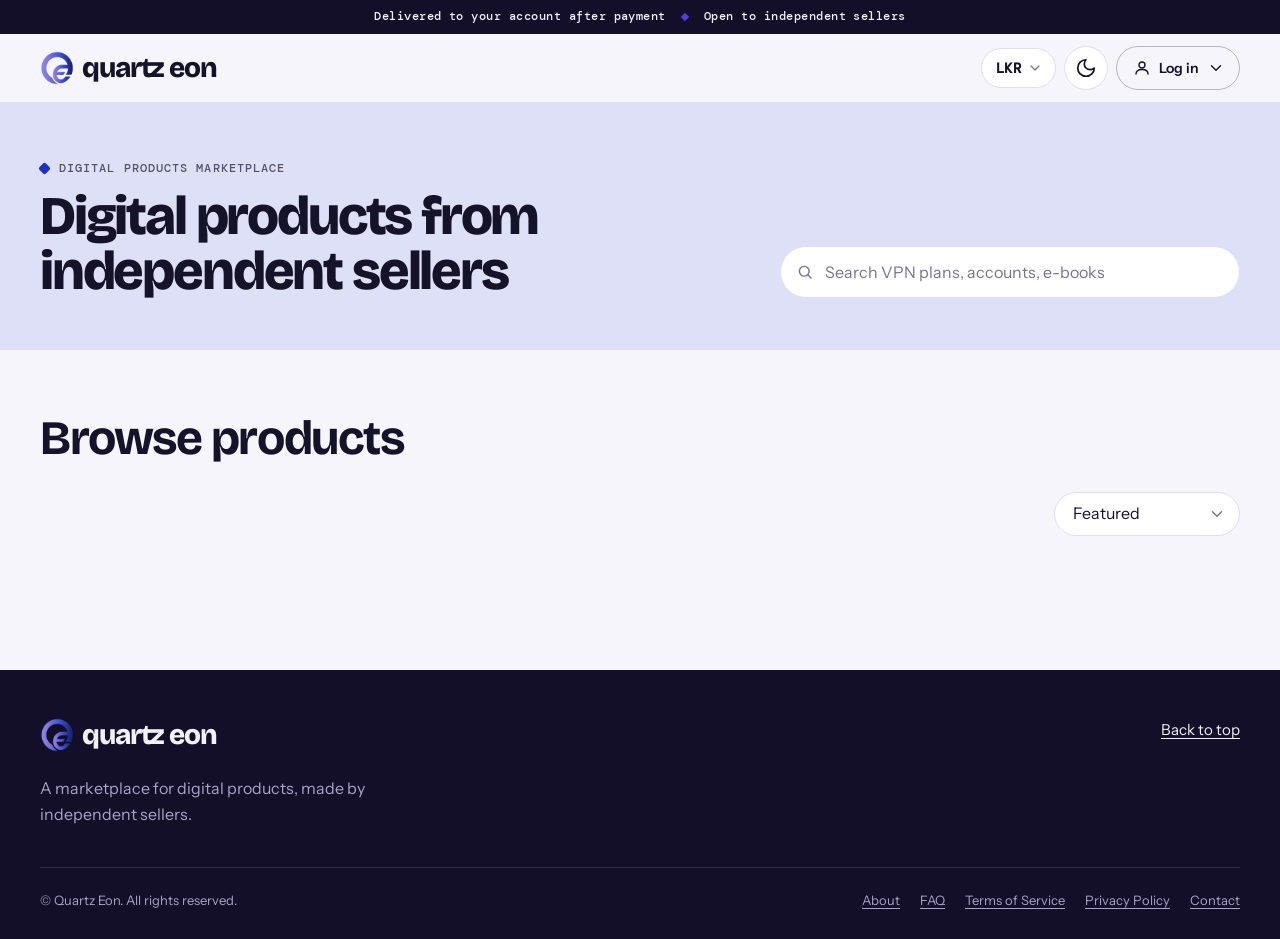
==== index.html @ 06e6ff76 "Add files via upload" ====
<!doctype html>
<html lang="en">
<head>
<meta charset="utf-8">
<meta name="viewport" content="width=device-width, initial-scale=1, viewport-fit=cover">
<meta name="color-scheme" content="light dark">
<meta name="theme-color" content="#F6F5FB">
<meta name="description" content="Buy VPN plans, premium accounts, e-books and other digital products from independent sellers in Sri Lanka. Pay the seller by bank transfer and get your product online.">
<link rel="canonical" href="https://quartzeon.github.io/quartz-eon/">
<meta property="og:type" content="website">
<meta property="og:site_name" content="Quartz Eon">
<meta property="og:locale" content="en_LK">
<meta property="og:url" content="https://quartzeon.github.io/quartz-eon/">
<meta property="og:title" content="Quartz Eon | Digital products from Sri Lankan sellers">
<meta property="og:description" content="VPN plans, premium accounts, e-books and more. Pay the seller by bank transfer and get your product online.">
<meta property="og:image" content="https://quartzeon.github.io/quartz-eon/assets/share.png">
<meta property="og:image:width" content="1200">
<meta property="og:image:height" content="630">
<meta property="og:image:alt" content="Quartz Eon logo">
<meta name="twitter:card" content="summary_large_image">
<title>Quartz Eon | VPN plans, premium accounts and digital products in Sri Lanka</title>
<script type="application/ld+json">
{
  "@context": "https://schema.org",
  "@type": "WebSite",
  "name": "Quartz Eon",
  "url": "https://quartzeon.github.io/quartz-eon/",
  "description": "A marketplace in Sri Lanka for VPN plans, premium accounts, e-books and other digital products from independent sellers.",
  "publisher": {
    "@type": "Organization",
    "name": "Quartz Eon",
    "url": "https://quartzeon.github.io/quartz-eon/",
    "logo": "https://quartzeon.github.io/quartz-eon/assets/logo.png",
    "email": "quartzeon@gmail.com"
  }
}
</script>
<link rel="icon" type="image/png" href="assets/logo.png">
<link rel="preconnect" href="https://fonts.googleapis.com">
<link rel="preconnect" href="https://fonts.gstatic.com" crossorigin>
<link rel="stylesheet" href="https://fonts.googleapis.com/css2?family=Bricolage+Grotesque:opsz,wght@12..96,500..800&family=DM+Mono:wght@400;500&family=Instrument+Sans:wght@400..700&display=swap">
<link rel="stylesheet" href="css/style.css">
<script>
  /* Apply a saved theme choice before first paint so the page never flashes the wrong theme. */
  try {
    var savedTheme = localStorage.getItem('quartz-eon.theme');
    if (savedTheme === 'dark' || savedTheme === 'light') document.documentElement.setAttribute('data-theme', savedTheme);
  } catch (e) {}
  document.documentElement.lang = 'en';
</script>
</head>
<body>

<!-- Icon and product-art sprite. UI icons use a 24 grid, product art a 48 grid. -->
<svg class="sprite" width="0" height="0" aria-hidden="true" focusable="false">
  <defs>
    <symbol id="i-sun" viewBox="0 0 24 24"><circle cx="12" cy="12" r="4"/><path d="M12 2.5v2M12 19.5v2M2.5 12h2M19.5 12h2M5.3 5.3l1.4 1.4M17.3 17.3l1.4 1.4M5.3 18.7l1.4-1.4M17.3 6.7l1.4-1.4"/></symbol>
    <symbol id="i-moon" viewBox="0 0 24 24"><path d="M12 3a6 6 0 0 0 9 9 9 9 0 1 1-9-9z"/></symbol>
    <symbol id="i-plus" viewBox="0 0 24 24"><path d="M12 5v14M5 12h14"/></symbol>
    <symbol id="i-user" viewBox="0 0 24 24"><circle cx="12" cy="8" r="4"/><path d="M4 20c0-4 3.6-6 8-6s8 2 8 6"/></symbol>
    <symbol id="i-chev" viewBox="0 0 24 24"><path d="M6 9l6 6 6-6"/></symbol>
    <symbol id="i-bag" viewBox="0 0 24 24"><path d="M5.5 8h13l-1.1 12H6.6z"/><path d="M9 8V7a3 3 0 0 1 6 0v1"/></symbol>
    <symbol id="i-store" viewBox="0 0 24 24"><path d="M4 9l1.5-5h13L20 9"/><path d="M4 9a3 3 0 0 0 5.3 1.9 3 3 0 0 0 5.4 0A3 3 0 0 0 20 9"/><path d="M5.5 12.5V20h13v-7.5"/><path d="M10 20v-4.5h4V20"/></symbol>
    <symbol id="i-search" viewBox="0 0 24 24"><circle cx="11" cy="11" r="6.5"/><path d="M20 20l-4.2-4.2"/></symbol>
    <symbol id="i-close" viewBox="0 0 24 24"><path d="M6 6l12 12M18 6L6 18"/></symbol>
    <symbol id="i-check" viewBox="0 0 24 24"><path d="M5 12.5l4.5 4.5L19 7.5"/></symbol>
    <symbol id="i-back" viewBox="0 0 24 24"><path d="M19 12H5M11 6l-6 6 6 6"/></symbol>
    <symbol id="i-bolt" viewBox="0 0 24 24"><path d="M13 3L5 13.5h6L10 21l8-10.5h-6z"/></symbol>
    <symbol id="i-server" viewBox="0 0 24 24"><rect x="4" y="4" width="16" height="6.5" rx="2"/><rect x="4" y="13.5" width="16" height="6.5" rx="2"/><path d="M8 7.2h.01M8 16.7h.01"/></symbol>
    <symbol id="i-info" viewBox="0 0 24 24"><circle cx="12" cy="12" r="8.5"/><path d="M12 11v5M12 8h.01"/></symbol>
    <symbol id="i-shield" viewBox="0 0 24 24"><path d="M12 3l7 3v6c0 5-3.5 7.5-7 9-3.5-1.5-7-4-7-9V6z"/></symbol>
    <symbol id="i-clock" viewBox="0 0 24 24"><circle cx="12" cy="12" r="8.5"/><path d="M12 7.5V12l3 2"/></symbol>
    <symbol id="i-globe" viewBox="0 0 24 24"><circle cx="12" cy="12" r="8.5"/><path d="M3.5 12h17M12 3.5c2.5 2.6 3.7 5.4 3.7 8.5s-1.2 5.9-3.7 8.5c-2.5-2.6-3.7-5.4-3.7-8.5s1.2-5.9 3.7-8.5z"/></symbol>
    <symbol id="i-gift" viewBox="0 0 24 24"><rect x="4" y="9" width="16" height="11" rx="2"/><path d="M4 12.5h16M12 9v11M12 9c-2.5 0-4-1-4-2.4S9.2 4.5 10.6 5C11.8 5.4 12 9 12 9zM12 9c2.5 0 4-1 4-2.4s-1.2-2.1-2.6-1.6C12.2 5.4 12 9 12 9z"/></symbol>
    <symbol id="i-star" viewBox="0 0 24 24"><path d="M12 3.5l2.6 5.4 5.9.8-4.3 4.1 1 5.9L12 16.9l-5.2 2.8 1-5.9L3.5 9.7l5.9-.8z"/></symbol>
    <symbol id="i-logout" viewBox="0 0 24 24"><path d="M15 4h-3a3 3 0 0 0-3 3v10a3 3 0 0 0 3 3h3M10 12h11M17 8l4 4-4 4"/></symbol>

    <symbol id="a-layout" viewBox="0 0 48 48"><rect x="6" y="8" width="36" height="32" rx="4"/><path d="M6 18h36M20 18v22"/></symbol>
    <symbol id="a-book" viewBox="0 0 48 48"><path d="M10 6h24a4 4 0 0 1 4 4v28H14a4 4 0 0 1-4-4z"/><path d="M10 34a4 4 0 0 1 4-4h24"/><path d="M18 14h14M18 20h10"/></symbol>
    <symbol id="a-course" viewBox="0 0 48 48"><rect x="6" y="9" width="36" height="24" rx="4"/><path d="M20 16.5v9l8-4.5z"/><path d="M24 33v7M16 40h16"/></symbol>
    <symbol id="a-code" viewBox="0 0 48 48"><rect x="5" y="8" width="38" height="32" rx="5"/><path d="M5 16h38"/><path d="M19 23l-5 5 5 5M29 23l5 5-5 5"/><circle cx="10" cy="12" r="1" fill="currentColor"/><circle cx="14" cy="12" r="1" fill="currentColor"/></symbol>
    <symbol id="a-shapes" viewBox="0 0 48 48"><circle cx="16" cy="16" r="8"/><rect x="26" y="26" width="14" height="14" rx="2"/><path d="M8 40l6-11 6 11z"/></symbol>
    <symbol id="a-vpn" viewBox="0 0 48 48"><path d="M24 5l15 6v10c0 11-7 17-15 22-8-5-15-11-15-22V11z"/><circle cx="24" cy="21" r="4"/><path d="M24 25v6"/></symbol>
  </defs>
</svg>

<div class="promo">
  <div class="wrap promo__row">
    <span>Delivered to your account after payment</span>
    <span class="promo__sep" aria-hidden="true"></span>
    <span>Open to independent sellers</span>
  </div>
</div>

<header class="site-header" id="top">
  <div class="wrap site-header__row">
    <a class="brand" href="#/" aria-label="Quartz Eon, home">
      <img class="brand__mark" src="assets/logo.png" alt="" width="34" height="34">
      <span class="brand__word">Quartz Eon</span>
    </a>
    <div class="site-header__actions">
      <div class="cur" id="cur-widget">
        <button class="cur__btn" id="cur-toggle" type="button" aria-expanded="false" aria-controls="cur-menu" aria-label="Currency: LKR. Change your country">
          <span id="currency-face">LKR</span>
          <svg class="i cur__chev" aria-hidden="true" focusable="false"><use href="#i-chev"/></svg>
        </button>
        <div class="cur__menu" id="cur-menu" hidden>
          <label class="cur__search">
            <svg class="i" aria-hidden="true" focusable="false"><use href="#i-search"/></svg>
            <input id="cur-search" type="search" placeholder="Search a country or currency" autocomplete="off" aria-label="Search a country or currency">
          </label>
          <div class="cur__scroll">
            <div class="cur__group" id="cur-main">
              <span class="cur__title">Main currencies</span>
              <div class="cur__mains" id="cur-main-list"></div>
            </div>
            <div class="cur__group">
              <span class="cur__title" id="cur-all-title">All countries</span>
              <div id="cur-list"></div>
              <p class="cur__empty" id="cur-empty" hidden>No country found.</p>
            </div>
          </div>
          <p class="cur__note">Prices are shown in this currency. You pay in the store's own currency.</p>
        </div>
      </div>
      <button class="icon-btn" id="theme-toggle" type="button" aria-label="Switch to dark mode">
        <svg class="i" aria-hidden="true" focusable="false"><use href="#i-moon"/></svg>
      </button>
      <div class="login" id="login-widget">
        <button class="btn btn--ghost login__btn" id="login-toggle" type="button" aria-expanded="false" aria-controls="login-menu">
          <svg class="i" aria-hidden="true" focusable="false"><use href="#i-user"/></svg>
          <span>Log in</span>
          <svg class="i login__chev" aria-hidden="true" focusable="false"><use href="#i-chev"/></svg>
        </button>
        <div class="login__menu" id="login-menu" role="group" aria-label="Log in" hidden>
          <div class="login__panel" id="login-choose">
            <p class="login__title">Log in as</p>
            <button class="login__opt" type="button" data-role="customer" style="--h:226">
              <span class="login__icon"><svg class="i" aria-hidden="true" focusable="false"><use href="#i-bag"/></svg></span>
              <span class="login__text"><strong>Customer</strong><span>Buy and download digital products</span></span>
            </button>
            <button class="login__opt" type="button" data-role="seller" style="--h:160">
              <span class="login__icon"><svg class="i" aria-hidden="true" focusable="false"><use href="#i-store"/></svg></span>
              <span class="login__text"><strong>Seller</strong><span>Sell and manage your own products</span></span>
            </button>
          </div>
        </div>
      </div>

      <!-- Shown instead of the Log in button once a session is loaded -->
      <div class="login" id="account" hidden>
        <button class="btn btn--ghost login__btn" id="account-toggle" type="button" aria-expanded="false" aria-controls="account-menu">
          <span class="account__dot" id="account-dot" aria-hidden="true"></span>
          <span id="account-label">Account</span>
          <svg class="i login__chev" aria-hidden="true" focusable="false"><use href="#i-chev"/></svg>
        </button>
        <div class="login__menu" id="account-menu" role="group" aria-label="Your account" hidden>
          <div class="login__panel">
            <p class="login__title">Signed in as</p>
            <p class="account__email" id="account-email"></p>
            <p class="note" id="account-note" hidden></p>
            <a class="btn btn--ink btn--block" href="seller.html" id="account-dashboard" hidden>
              <svg class="i" aria-hidden="true" focusable="false"><use href="#i-store"/></svg>
              <span>My store dashboard</span>
            </a>
            <a class="btn btn--ink btn--block" href="admin.html" id="account-admin" hidden>
              <svg class="i" aria-hidden="true" focusable="false"><use href="#i-store"/></svg>
              <span>Admin page</span>
            </a>
            <a class="btn btn--ghost btn--block" href="#/orders" id="account-orders">
              <svg class="i" aria-hidden="true" focusable="false"><use href="#i-bag"/></svg>
              <span>My orders</span>
              <span class="count-badge" id="account-orders-count" hidden></span>
            </a>
            <button class="btn btn--ghost btn--block" type="button" id="account-logout">
              <svg class="i" aria-hidden="true" focusable="false"><use href="#i-logout"/></svg>
              <span>Log out</span>
            </button>
          </div>
        </div>
      </div>
    </div>
  </div>
</header>

<main id="main">
  <!-- Home page: search, categories and all products -->
  <div id="home-view">
  <section class="intro tone tone--sapphire" aria-labelledby="intro-title">
    <div class="wrap intro__row">
      <div>
        <p class="eyebrow">Digital products marketplace</p>
        <h1 class="intro__title" id="intro-title">Digital products from independent sellers</h1>
      </div>
      <div class="search">
        <label class="sr-only" for="q">Search products</label>
        <svg class="i" aria-hidden="true" focusable="false"><use href="#i-search"/></svg>
        <input id="q" type="search" placeholder="Search VPN plans, accounts, e-books" autocomplete="off">
      </div>
    </div>
  </section>

  <section id="shop" class="sec tone tone--paper" aria-labelledby="shop-title">
    <div class="wrap">
      <header class="sec__head">
        <h2 class="h2" id="shop-title">Browse products</h2>
        <p class="sec__count" id="result-count" aria-live="polite"></p>
      </header>

      <div class="toolbar">
        <div class="chips" id="chips" role="group" aria-label="Filter by category"></div>
        <div class="select">
          <label class="sr-only" for="sort">Sort products</label>
          <select id="sort">
            <option value="featured">Featured</option>
            <option value="low">Price: low to high</option>
            <option value="high">Price: high to low</option>
            <option value="name">Name: A to Z</option>
          </select>
          <svg class="i select__chev" aria-hidden="true" focusable="false"><use href="#i-chev"/></svg>
        </div>
      </div>

      <div class="sellers-strip" id="sellers-strip" hidden></div>
      <div class="grid" id="grid"></div>
      <div class="empty" id="empty" hidden>
        <p class="empty__title" id="empty-title">Loading products</p>
        <p id="empty-text">One moment.</p>
        <button class="btn btn--ink" type="button" id="clear-filters" hidden>Clear filters</button>
        <button class="btn btn--ink" type="button" id="retry-load" hidden>Try again</button>
      </div>
      <noscript><p class="note">The shop needs JavaScript to show products. Please turn it on and reload the page.</p></noscript>
    </div>
  </section>
  </div>

  <!-- Seller store page, filled in by app.js when the address is #/store/<seller id> -->
  <div id="store-view" hidden></div>

  <!-- One product with its photos, options and price, filled in by app.js when the address is #/product/<id> -->
  <div id="product-view" hidden></div>

  <!-- The logged-in customer's orders, filled in by app.js when the address is #/orders -->
  <div id="orders-view" hidden></div>

  <div class="wrap">
    <p class="rate" id="rate-note"></p>
  </div>
</main>

<footer class="footer">
  <div class="wrap">
    <div class="footer__top">
      <div>
        <a class="brand" href="#/" aria-label="Quartz Eon, home">
          <img class="brand__mark" src="assets/logo.png" alt="" width="34" height="34">
          <span class="brand__word">Quartz Eon</span>
        </a>
        <p class="footer__blurb">A marketplace for digital products, made by independent sellers.</p>
      </div>
      <a class="footer__up" href="#top">Back to top</a>
    </div>
    <div class="footer__base">
      <p>&copy; <span id="year"></span> Quartz Eon. All rights reserved.</p>
      <nav class="footer__links" aria-label="Legal">
        <a href="about.html">About</a>
        <a href="faq.html">FAQ</a>
        <a href="terms.html">Terms of Service</a>
        <a href="privacy.html">Privacy Policy</a>
        <a href="mailto:quartzeon@gmail.com">Contact</a>
      </nav>
    </div>
  </div>
</footer>

<dialog id="buy" class="modal" aria-labelledby="buy-title">
  <div class="dlg" id="buy-body"></div>
</dialog>

<dialog id="lightbox" class="lightbox" aria-label="Photo">
  <div class="lightbox__stage" id="lb-stage">
    <img id="lb-img" src="" alt="">
  </div>
  <button class="icon-btn lightbox__btn lightbox__x" id="lb-close" type="button" aria-label="Close">
    <svg class="i" aria-hidden="true" focusable="false"><use href="#i-close"/></svg>
  </button>
  <button class="icon-btn lightbox__btn lightbox__prev" id="lb-prev" type="button" aria-label="Previous photo">
    <svg class="i" aria-hidden="true" focusable="false"><use href="#i-back"/></svg>
  </button>
  <button class="icon-btn lightbox__btn lightbox__next" id="lb-next" type="button" aria-label="Next photo">
    <svg class="i" aria-hidden="true" focusable="false"><use href="#i-back"/></svg>
  </button>
  <p class="lightbox__bar"><span id="lb-count"></span><span id="lb-hint">Tap the photo to zoom</span></p>
</dialog>

<dialog id="auth" class="modal modal--auth" aria-labelledby="auth-title">
  <div class="dlg" id="auth-body"></div>
</dialog>

<script src="https://cdn.jsdelivr.net/npm/@supabase/supabase-js@2/dist/umd/supabase.js"></script>
<script src="js/supabase-client.js"></script>
<script src="js/config.js"></script>
<script src="js/app.js"></script>
  <!-- Cloudflare Web Analytics --><script type='module' src='https://static.cloudflareinsights.com/beacon.min.js' data-cf-beacon='{"token": "404ff71ccce14b5d8955fb5785a01c32"}'></script><!-- End Cloudflare Web Analytics -->
</body>
</html>
---- css/style.css ----
﻿/* Quartz Eon storefront styles.
   Piece 2: theme tokens, page shell (promo bar, header with log in menu, footer) and the products page. */

/* ---------- Tokens ----------
   Midnight indigo: a premium palette built from the logo's own blue-violet gradient.
   Dark mode is a true near-black indigo (not grey); light mode is crisp white on a soft
   violet-tinted paper. The same tokens are shared by admin.html and seller.html. */
:root {
  color-scheme: light;

  --font-display: "Bricolage Grotesque", "Segoe UI Variable Display", "Segoe UI", system-ui, sans-serif;
  --font-body: "Instrument Sans", "Segoe UI Variable Text", "Segoe UI", system-ui, -apple-system, Roboto, sans-serif;
  --font-mono: "DM Mono", ui-monospace, "Cascadia Mono", "SF Mono", Consolas, monospace;

  /* Neutrals carry a whisper of violet so they sit with the indigo accent */
  --paper: #F6F5FB;
  --card: #FFFFFF;
  --ink: #15132A;
  --ink-2: #55506E;
  --ink-3: #78738F;
  --line: #E1DEEF;
  --ink-line: rgb(21 19 42 / .28);
  --focus: #4C3FE0;

  /* Indigo-violet, sampled from the logo. The one accent colour. */
  --brand: #4C3FE0;
  --brand-ink: #FFFFFF;

  /* A separate red for form errors, kept apart from the indigo accent on purpose */
  --danger: #D23B3B;

  /* Section washes: each section sets --h (its hue), these set how light it is */
  --tone-s: 62%;
  --tone-l: 92%;
  --dot-s: 72%;
  --dot-l: 44%;

  /* Product tiles: the tint comes from each tile's own --h */
  --art-s: 62%;
  --art-l: 90%;
  --art-fg-s: 50%;
  --art-fg-l: 27%;

  /* The promo bar and footer are always a dark indigo band, in both themes */
  --footer-bg: #140F28;
  --footer-ink: #F2F0FB;
  --footer-ink-2: #A9A3C4;
  --footer-line: rgb(255 255 255 / .12);

  --shadow-2: 0 24px 60px -20px rgb(15 12 30 / .35);

  --gutter: clamp(16px, 4vw, 32px);
  --radius: 14px;
  --radius-l: 22px;
  --h: 248;
}

@media (prefers-color-scheme: dark) {
  :root:not([data-theme="light"]) {
    color-scheme: dark;
    --paper: #0A0912;
    --card: #14121F;
    --ink: #F1EEFC;
    --ink-2: #B6AFCB;
    --ink-3: #948DA8;
    --line: #29253C;
    --ink-line: rgb(241 238 252 / .3);
    --focus: #9C8FFF;
    --brand: #8B7CFF;
    --brand-ink: #14101F;
    --danger: #FF6B6B;
    --tone-s: 34%;
    --tone-l: 13%;
    --dot-s: 78%;
    --dot-l: 64%;
    --art-s: 34%;
    --art-l: 21%;
    --art-fg-s: 78%;
    --art-fg-l: 78%;
    --footer-bg: #06050C;
    --footer-ink: #F1EEFC;
    --footer-ink-2: #988FAE;
    --footer-line: rgb(255 255 255 / .1);
    --shadow-2: 0 24px 60px -20px rgb(0 0 0 / .8);
  }
}

:root[data-theme="dark"] {
  color-scheme: dark;
  --paper: #0A0912;
  --card: #14121F;
  --ink: #F1EEFC;
  --ink-2: #B6AFCB;
  --ink-3: #948DA8;
  --line: #29253C;
  --ink-line: rgb(241 238 252 / .3);
  --focus: #9C8FFF;
  --brand: #8B7CFF;
  --brand-ink: #14101F;
  --danger: #FF6B6B;
  --tone-s: 34%;
  --tone-l: 13%;
  --dot-s: 78%;
  --dot-l: 64%;
  --art-s: 34%;
  --art-l: 21%;
  --art-fg-s: 78%;
  --art-fg-l: 78%;
  --footer-bg: #06050C;
  --footer-ink: #F1EEFC;
  --footer-ink-2: #988FAE;
  --footer-line: rgb(255 255 255 / .1);
  --shadow-2: 0 24px 60px -20px rgb(0 0 0 / .8);
}

/* ---------- Base ---------- */
*, *::before, *::after { box-sizing: border-box; }
html { -webkit-text-size-adjust: 100%; text-size-adjust: 100%; }
/* A column that is at least as tall as the screen, so the footer sits at the bottom on short pages */
body {
  display: flex; flex-direction: column; min-height: 100vh; min-height: 100dvh;
  margin: 0;
  background: var(--paper);
  color: var(--ink);
  font: 400 16px/1.6 var(--font-body);
  -webkit-font-smoothing: antialiased;
}
h1, h2, h3, p, ul { margin: 0; }
ul { padding: 0; list-style: none; }
a { color: inherit; }
button, input, select { font: inherit; color: inherit; }
button { cursor: pointer; }
svg { display: block; }
[hidden] { display: none !important; }
:focus-visible { outline: 3px solid var(--focus); outline-offset: 2px; }

.sr-only {
  position: absolute; width: 1px; height: 1px; margin: -1px; padding: 0;
  overflow: hidden; clip: rect(0 0 0 0); white-space: nowrap; border: 0;
}
.sprite { position: absolute; width: 0; height: 0; overflow: hidden; }
.i {
  width: 22px; height: 22px; flex: none;
  fill: none; stroke: currentColor; stroke-width: 1.9; stroke-linecap: round; stroke-linejoin: round;
}
.art {
  flex: none;
  fill: none; stroke: currentColor; stroke-width: 2.2; stroke-linecap: round; stroke-linejoin: round;
}

@media (prefers-reduced-motion: no-preference) {
  html { scroll-behavior: smooth; }
  html.theme-switching, html.theme-switching *, html.theme-switching *::before, html.theme-switching *::after {
    transition: background-color .3s ease, color .3s ease, border-color .3s ease, fill .3s ease, stroke .3s ease !important;
  }
}

/* ---------- Layout ---------- */
.wrap { width: min(1200px, calc(100% - 2 * var(--gutter))); margin-inline: auto; }
.sec { padding-block: clamp(36px, 5vw, 64px) clamp(24px, 3vw, 40px); }
section[id] { scroll-margin-top: 76px; }

/* Each section is its own colour wash; --h is the hue */
.tone { background: hsl(var(--h) var(--tone-s) var(--tone-l)); }
.tone--sapphire { --h: 234; }
.tone--paper { --h: 248; background: var(--paper); }

.sec__head {
  display: flex; flex-wrap: wrap; align-items: flex-end; justify-content: space-between;
  gap: 12px 24px; margin-bottom: 28px;
}
.sec__count { font: 500 13px/1 var(--font-mono); letter-spacing: .04em; color: var(--ink-2); }
.eyebrow {
  display: inline-flex; align-items: center; gap: 10px; margin-bottom: 14px;
  font: 500 12px/1.2 var(--font-mono); letter-spacing: .09em; text-transform: uppercase; color: var(--ink-2);
}
.eyebrow::before {
  content: ""; width: 9px; height: 9px; flex: none; border-radius: 2px; transform: rotate(45deg);
  background: hsl(var(--h) var(--dot-s) var(--dot-l));
}
.h2 {
  font: 700 clamp(1.9rem, 1.2rem + 2.6vw, 3rem)/1.04 var(--font-display);
  letter-spacing: -.03em; text-wrap: balance;
}
.note { padding: 14px 16px; border: 1px dashed var(--ink-line); border-radius: var(--radius); color: var(--ink-2); font-size: 14px; }

/* ---------- Buttons ---------- */
.btn {
  display: inline-flex; align-items: center; justify-content: center; gap: 10px;
  min-height: 48px; padding: 0 22px; border: 1.5px solid transparent; border-radius: var(--radius);
  font: 600 15px/1 var(--font-body); text-decoration: none; white-space: nowrap; cursor: pointer;
  transition: transform .15s ease, background-color .15s ease, color .15s ease, border-color .15s ease;
}
.btn:hover { transform: translateY(-1px); }
.btn:active { transform: translateY(0); }
.btn--ink { background: var(--ink); color: var(--paper); }
.btn--ink:hover { background: var(--brand); color: var(--brand-ink); }
.btn--ghost { background: transparent; border-color: var(--ink-line); color: var(--ink); }
.btn--ghost:hover { border-color: var(--ink); }
.btn--sm { min-height: 40px; padding: 0 20px; border-radius: 12px; font-size: 14px; }
.btn--block { width: 100%; }

.icon-btn {
  position: relative; display: inline-grid; place-items: center; width: 44px; height: 44px; padding: 0;
  border: 1.5px solid var(--line); border-radius: 50%; background: var(--card); color: var(--ink);
  transition: border-color .15s ease, background-color .15s ease;
}
.icon-btn:hover { border-color: var(--ink); }

.link {
  justify-self: start; padding: 0; border: 0; background: none; color: var(--ink-2);
  font-size: 14px; text-decoration: underline; text-underline-offset: 3px;
}
.link:hover { color: var(--ink); }

/* ---------- Promo bar and header ---------- */
.promo { background: var(--footer-bg); color: var(--footer-ink); }
.promo__row {
  display: flex; flex-wrap: wrap; justify-content: center; align-items: center; gap: 4px 16px;
  padding-block: 9px; font: 500 12px/1.3 var(--font-mono); letter-spacing: .04em;
}
.promo__sep { width: 6px; height: 6px; background: var(--brand); transform: rotate(45deg); }

.site-header {
  position: sticky; top: env(safe-area-inset-top, 0px); z-index: 30;
  background: var(--paper); border-bottom: 1px solid var(--line);
}
.site-header__row { display: flex; align-items: center; gap: 16px; min-height: 68px; }
.brand { display: inline-flex; align-items: center; gap: 8px; color: var(--ink); text-decoration: none; }
.brand__mark { width: 34px; height: 34px; flex: none; }
.brand__word { font: 800 28px/1 var(--font-display); letter-spacing: -.04em; text-transform: lowercase; white-space: nowrap; }
.site-header__actions { display: flex; align-items: center; gap: 8px; margin-left: auto; }

/* Log in menu: a button at the top right that opens a Customer / Seller choice */
.login { position: relative; }
.login__btn { min-height: 44px; padding: 0 14px 0 16px; gap: 8px; border-radius: 999px; font-size: 14px; }
.login__btn .i { width: 18px; height: 18px; }
.login__chev { transition: transform .2s ease; }
.login__btn[aria-expanded="true"] { border-color: var(--ink); }
.login__btn[aria-expanded="true"] .login__chev { transform: rotate(180deg); }
.login__menu {
  position: absolute; top: calc(100% + 10px); right: 0; z-index: 40;
  width: min(340px, calc(100vw - 2 * var(--gutter))); padding: 8px;
  border: 1px solid var(--line); border-radius: var(--radius-l); background: var(--card); box-shadow: var(--shadow-2);
}
.login__panel { display: grid; gap: 8px; padding: 10px; }
.login__title {
  padding-bottom: 4px; font: 500 12px/1 var(--font-mono); letter-spacing: .09em; text-transform: uppercase; color: var(--ink-2);
}
.login__opt {
  display: flex; align-items: flex-start; gap: 14px; width: 100%; padding: 14px; text-align: left;
  border: 1.5px solid var(--line); border-radius: var(--radius); background: transparent;
  transition: border-color .15s ease, background-color .15s ease;
}
.login__opt:hover { border-color: var(--ink); background: var(--paper); }
.login__icon {
  display: grid; place-items: center; flex: none; width: 44px; height: 44px; border-radius: 12px;
  background: hsl(var(--h) var(--art-s) var(--art-l));
  color: hsl(var(--h) var(--art-fg-s) var(--art-fg-l));
}
.login__text { display: grid; gap: 2px; min-width: 0; }
.login__text strong { font: 700 17px/1.2 var(--font-display); letter-spacing: -.01em; }
.login__text span { font-size: 13px; line-height: 1.4; color: var(--ink-2); }
.login__note { font-size: 14px; color: var(--ink-2); }

/* Account menu: same shape as the log in menu, shown once a session is loaded */
.account__dot { width: 8px; height: 8px; flex: none; border-radius: 50%; background: #3FB27F; }
.account__dot.is-pending { background: #D9A32B; }
.account__dot.is-news { background: #5B7CFA; box-shadow: 0 0 0 3px rgba(91, 124, 250, .3); }
.count-badge { padding: 0 8px; border-radius: 999px; background: #5B7CFA; color: #fff; font-size: 12px; font-weight: 600; line-height: 20px; }
.count-badge[hidden] { display: none; }
.account__email { margin-bottom: 4px; font-size: 15px; font-weight: 600; overflow-wrap: anywhere; }
.login__panel .note { margin: 4px 0; }

/* ---------- Intro strip: one line of context and the search box ---------- */
.intro { padding-block: clamp(28px, 4.5vw, 52px); }
.intro__row { display: flex; flex-wrap: wrap; align-items: flex-end; justify-content: space-between; gap: 22px 40px; }
.intro__title {
  max-width: 16ch;
  font: 800 clamp(2rem, 1.2rem + 3.2vw, 3.4rem)/1 var(--font-display);
  letter-spacing: -.04em; text-wrap: balance;
}
.search { position: relative; display: flex; align-items: center; flex: 1 1 320px; max-width: 460px; }
.search .i {
  position: absolute; left: 16px; top: 50%; width: 18px; height: 18px; transform: translateY(-50%);
  color: var(--ink-3); pointer-events: none;
}
.search input {
  width: 100%; height: 52px; padding: 0 18px 0 44px;
  border: 1.5px solid var(--line); border-radius: 999px; background: var(--card);
}
.search input::placeholder { color: var(--ink-3); opacity: 1; }

/* ---------- Products ---------- */
.toolbar { display: flex; flex-wrap: wrap; align-items: center; justify-content: space-between; gap: 16px 24px; margin-bottom: 32px; }
.chips { display: flex; flex-wrap: wrap; gap: 8px; }
.chip {
  display: inline-flex; align-items: center; gap: 8px; min-height: 40px; padding: 0 16px;
  border: 1.5px solid var(--line); border-radius: 999px; background: transparent; color: var(--ink-2);
  font-size: 14px; font-weight: 600;
  transition: border-color .15s ease, background-color .15s ease, color .15s ease;
}
.chip small { font: 500 11px/1 var(--font-mono); opacity: .75; }
.chip:hover { border-color: var(--ink); color: var(--ink); }
.chip[aria-pressed="true"] { background: var(--ink); border-color: var(--ink); color: var(--paper); }

.select { position: relative; display: flex; align-items: center; }
.select select {
  height: 44px; padding: 0 40px 0 18px; border: 1.5px solid var(--line); border-radius: 999px; background: var(--card);
  appearance: none; -webkit-appearance: none; cursor: pointer;
}
.select__chev { position: absolute; right: 14px; width: 18px; height: 18px; color: var(--ink-3); pointer-events: none; }
/* Country picker in the shop header: a pill showing the currency code. It opens a panel with a search box,
   the two main currencies (LKR and USD) as big choices, then every country. */
.cur { position: relative; }
.cur__btn {
  display: inline-flex; align-items: center; gap: 6px; height: 40px; padding: 0 12px 0 14px;
  border: 1.5px solid var(--line); border-radius: 999px; background: var(--card); color: var(--ink);
  font: 600 14px/1 var(--font-mono); letter-spacing: .02em; white-space: nowrap; cursor: pointer;
  transition: border-color .15s ease;
}
.cur__btn:hover, .cur__btn[aria-expanded="true"] { border-color: var(--ink); }
.cur__chev { width: 16px; height: 16px; color: var(--ink-3); transition: transform .2s ease; }
.cur__btn[aria-expanded="true"] .cur__chev { transform: rotate(180deg); }
.cur__menu {
  position: absolute; top: calc(100% + 10px); right: 0; z-index: 40;
  display: flex; flex-direction: column; width: min(340px, calc(100vw - 2 * var(--gutter))); max-height: min(520px, calc(100vh - 100px));
  border: 1px solid var(--line); border-radius: var(--radius-l); background: var(--card); box-shadow: var(--shadow-2); overflow: hidden;
}
.cur__menu[hidden] { display: none; }
.cur__search {
  display: flex; align-items: center; gap: 8px; margin: 10px 10px 4px; padding: 0 14px; height: 44px;
  border: 1.5px solid var(--line); border-radius: 999px; background: var(--paper); color: var(--ink-3);
}
.cur__search:focus-within { border-color: var(--ink); }
.cur__search .i { width: 18px; height: 18px; flex: none; }
.cur__search input { flex: 1; min-width: 0; height: 100%; border: 0; background: transparent; color: var(--ink); font-size: 15px; outline: none; }
.cur__search input::-webkit-search-cancel-button { cursor: pointer; }
.cur__scroll { flex: 1; min-height: 0; overflow-y: auto; overscroll-behavior: contain; padding: 4px 6px 6px; }
.cur__group { display: grid; padding: 8px 4px 4px; }
.cur__group + .cur__group { margin-top: 4px; border-top: 1px solid var(--line); }
.cur__title { padding: 6px 8px 8px; font: 500 11px/1 var(--font-mono); letter-spacing: .09em; text-transform: uppercase; color: var(--ink-3); }
.cur__mains { display: grid; grid-template-columns: 1fr 1fr; gap: 8px; padding: 0 4px 6px; }
.cur__main {
  display: grid; gap: 4px; padding: 12px 14px; text-align: left; border: 1.5px solid var(--line); border-radius: var(--radius);
  background: transparent; color: var(--ink); cursor: pointer; transition: border-color .15s ease, background-color .15s ease;
}
.cur__main strong { font: 700 20px/1 var(--font-display); letter-spacing: -.01em; }
.cur__main span { font-size: 12px; color: var(--ink-2); }
.cur__main:hover { border-color: var(--ink); }
.cur__main[aria-current="true"] { border-color: var(--brand); background: color-mix(in srgb, var(--brand) 9%, transparent); }
.cur__opt {
  display: flex; align-items: center; gap: 10px; width: 100%; min-height: 42px; padding: 0 10px; text-align: left;
  border: 0; border-radius: 10px; background: transparent; color: var(--ink); font-size: 14px; cursor: pointer;
}
.cur__opt:hover, .cur__opt:focus-visible { background: var(--paper); outline: none; }
.cur__opt:focus-visible { box-shadow: inset 0 0 0 2px var(--focus); }
.cur__name { flex: 1; min-width: 0; overflow: hidden; text-overflow: ellipsis; white-space: nowrap; }
.cur__code { font: 500 12px/1 var(--font-mono); color: var(--ink-3); }
.cur__tick { width: 16px; height: 16px; flex: none; color: var(--brand); visibility: hidden; }
.cur__opt[aria-current="true"] { font-weight: 600; }
.cur__opt[aria-current="true"] .cur__tick { visibility: visible; }
.cur__empty { padding: 10px 10px 14px; font-size: 14px; color: var(--ink-2); }
.cur__note { padding: 10px 16px 12px; border-top: 1px solid var(--line); font-size: 12px; line-height: 1.4; color: var(--ink-3); }
/* Phones: the pill sits mid-header, so the panel is pinned to the screen edges instead of the pill */
@media (max-width: 640px) {
  .cur__menu { position: fixed; top: var(--cur-top, 76px); left: var(--gutter); right: var(--gutter); width: auto; max-height: calc(100dvh - var(--cur-top, 76px) - 16px); }
}

.grid { display: grid; grid-template-columns: repeat(auto-fill, minmax(min(100%, 250px), 1fr)); gap: 36px 24px; }
.product { display: flex; flex-direction: column; gap: 14px; min-width: 0; }
.product__art {
  position: relative; display: grid; place-items: center; aspect-ratio: 4 / 3; border-radius: var(--radius-l);
  background: hsl(var(--h) var(--art-s) var(--art-l));
  color: hsl(var(--h) var(--art-fg-s) var(--art-fg-l));
}
.product__art .art { width: 36%; height: 36%; }
.badge {
  position: absolute; top: 12px; left: 12px; padding: 5px 9px; border-radius: 6px;
  background: var(--ink); color: var(--paper);
  font: 500 11px/1 var(--font-mono); letter-spacing: .08em; text-transform: uppercase;
}
.product__info { display: flex; flex-direction: column; gap: 4px; }
.product__cat { font: 500 11px/1 var(--font-mono); letter-spacing: .09em; text-transform: uppercase; color: var(--ink-3); }
.product__name { margin-top: 4px; font: 600 18px/1.25 var(--font-display); letter-spacing: -.015em; text-wrap: balance; }
.product__seller { font-size: 14px; color: var(--ink-2); }
.product__seller a { text-decoration: underline; text-underline-offset: 3px; }
.product__seller a:hover { color: var(--ink); }
/* Bottom of a card: a hairline, then the price (rupees big, approximate dollars small) and the Buy button */
.product__buy {
  display: flex; flex-wrap: wrap; align-items: center; justify-content: space-between; gap: 10px 12px;
  margin-top: 12px; padding-top: 12px; border-top: 1px solid var(--line);
}
.product__price { display: flex; flex-direction: column; gap: 6px; }
.price { font: 700 22px/1 var(--font-display); letter-spacing: -.02em; font-variant-numeric: tabular-nums; }
.price__cur { margin-right: 5px; font: 500 13px/1 var(--font-mono); letter-spacing: 0; color: var(--ink-2); }
.usd { font: 400 13px/1 var(--font-mono); color: var(--ink-3); font-variant-numeric: tabular-nums; }

.product__art { overflow: hidden; }
.product__photo { position: absolute; inset: 0; width: 100%; height: 100%; object-fit: cover; }
.product__name a:hover { text-decoration: underline; text-underline-offset: 3px; }
.badge--soldout { left: auto; right: 12px; background: hsl(0 60% 42%); color: #fff; }
.product.is-soldout .product__photo, .product.is-soldout .art { opacity: .45; }
.price__from { margin-right: 4px; font: 500 12px/1 var(--font-mono); letter-spacing: .04em; text-transform: uppercase; color: var(--ink-3); }

/* ---------- Product page ---------- */
.pd { display: grid; grid-template-columns: minmax(0, 1.05fr) minmax(0, 1fr); gap: clamp(24px, 4vw, 56px); align-items: start; }
.pd__main {
  position: relative; display: grid; place-items: center; aspect-ratio: 4 / 3; overflow: hidden; border-radius: var(--radius-l);
  background: hsl(var(--h) var(--art-s) var(--art-l)); color: hsl(var(--h) var(--art-fg-s) var(--art-fg-l));
}
.pd__main img { width: 100%; height: 100%; object-fit: cover; display: block; }
.pd__art { display: grid; place-items: center; width: 100%; height: 100%; }
.pd__art .art { width: 34%; height: 34%; }
.pd__thumbs { display: flex; flex-wrap: wrap; gap: 10px; margin-top: 12px; }
.pd__thumb { width: 72px; height: 72px; padding: 0; overflow: hidden; border: 2px solid transparent; border-radius: 10px; background: var(--paper); cursor: pointer; }
.pd__thumb img { width: 100%; height: 100%; object-fit: cover; display: block; }
.pd__thumb[aria-pressed="true"] { border-color: var(--ink); }
.pd__info { display: flex; flex-direction: column; gap: 12px; min-width: 0; }
.pd__title { font: 800 clamp(1.7rem, 1.3rem + 1.6vw, 2.4rem)/1.08 var(--font-display); letter-spacing: -.03em; text-wrap: balance; overflow-wrap: anywhere; }
.pd__price { flex-direction: row; align-items: baseline; gap: 12px; margin-top: 4px; }
.pd__price .price { font-size: 32px; }
.pd__stock { font: 500 13px/1.3 var(--font-mono); color: hsl(30 70% 38%); }
.pd__buy { min-height: 52px; font-size: 16px; }
.pd__buy:disabled { opacity: .55; cursor: not-allowed; }
.pd__order { display: grid; grid-template-columns: repeat(auto-fit, minmax(190px, 1fr)); gap: 10px; }
.pd__order .btn { gap: 10px; }
.pd__order .social__icon { width: 22px; height: 22px; padding: 0; background: transparent; }
.pd__desc { display: grid; gap: 12px; color: var(--ink-2); line-height: 1.6; overflow-wrap: anywhere; }
.pd-options { display: grid; gap: 8px; margin: 4px 0; padding: 0; border: 0; min-width: 0; }
.pd-options legend { margin-bottom: 8px; padding: 0; font-size: 13px; font-weight: 600; }
.pd-option {
  display: grid; grid-template-columns: auto minmax(0, 1fr) auto; align-items: center; gap: 4px 12px;
  padding: 12px 14px; border: 1.5px solid var(--line); border-radius: 12px; background: var(--card); cursor: pointer;
}
.pd-option:has(input:checked) { border-color: var(--ink); }
.pd-option.is-disabled { opacity: .55; cursor: not-allowed; }
.pd-option input { accent-color: var(--ink); width: 17px; height: 17px; margin: 0; grid-row: 1 / span 2; }
.pd-option__name { font-weight: 600; overflow-wrap: anywhere; }
.pd-option__name small { display: block; margin-top: 2px; font-size: 12px; font-weight: 400; color: var(--ink-2); }
.pd-option__price { font: 700 15px/1 var(--font-display); font-variant-numeric: tabular-nums; white-space: nowrap; }
.pd-option__stock { grid-column: 2 / -1; font: 500 12px/1.2 var(--font-mono); color: var(--ink-3); }
.pd-option__stock:empty { display: none; }
@media (max-width: 760px) { .pd { grid-template-columns: minmax(0, 1fr); } }

/* ---------- Plan card (logo, badge, key figures, detail lines) ---------- */
.product__logo { position: absolute; inset: 0; width: 100%; height: 100%; object-fit: contain; padding: 18%; background: #fff; }
.pc {
  --pc-soft: color-mix(in srgb, var(--ink) 6%, var(--card));
  display: flex; flex-direction: column; gap: 14px; width: min(460px, 100%); margin-inline: auto; padding: 22px;
  border: 1px solid var(--line); border-radius: 22px; background: var(--card); box-shadow: var(--shadow-2);
}
.pc__head { display: flex; align-items: center; gap: 14px; min-width: 0; }
.pc__head > div { min-width: 0; }
.pc__logo { flex: none; width: 60px; height: 60px; padding: 6px; border-radius: 14px; background: #fff; object-fit: contain; }
.pc__logo--art { display: grid; place-items: center; padding: 0; background: hsl(var(--h) var(--art-s) var(--art-l)); color: hsl(var(--h) var(--art-fg-s) var(--art-fg-l)); }
.pc__logo--art .art { width: 56%; height: 56%; }
.pc__title { font: 700 1.1rem/1.25 var(--font-display); letter-spacing: -.01em; text-wrap: balance; overflow-wrap: anywhere; }
.pc__title a { text-decoration: none; color: inherit; }
.pc__title a:hover { text-decoration: underline; text-underline-offset: 3px; }
#pd-title.pc__title { font-size: clamp(1.15rem, 1.05rem + .5vw, 1.4rem); }
.pc__badge { display: inline-flex; align-items: center; gap: 6px; margin-top: 6px; padding: 4px 11px; border-radius: 999px; background: hsl(0 60% 94%); color: hsl(0 55% 38%); font-size: 12px; font-weight: 600; }
.pc__badge .i { width: 13px; height: 13px; }
.pc__stats { display: flex; flex-wrap: wrap; align-items: stretch; min-height: 84px; padding: 12px 4px; border-radius: 14px; background: var(--pc-soft); }
.pc__stat { display: flex; flex: 1 1 0; min-width: 78px; flex-direction: column; align-items: center; justify-content: center; gap: 5px; padding: 4px 10px; text-align: center; }
.pc__stat + .pc__stat { border-left: 1px solid var(--line); }
.pc__stat strong { font: 800 1.5rem/1.05 var(--font-display); letter-spacing: -.02em; color: var(--brand); overflow-wrap: anywhere; }
.pc__stat strong.is-long { font-size: 1.05rem; line-height: 1.15; }
.pc__stat span { font: 600 11px/1 var(--font-mono); letter-spacing: .08em; text-transform: uppercase; color: var(--ink-2); }
.pc__stat--price .product__price { align-items: center; text-align: center; }
.pc__stat--price .pd__price { flex-direction: column; align-items: center; gap: 5px; margin: 0; }
.pc__stat--price .price { font-size: 1.25rem; color: var(--brand); }
.pc__stat--price .price__from { color: var(--ink-3); }
.pc__stat--price .usd { font-size: 12px; }
.pc__info { display: grid; gap: 6px; margin: 0; padding: 0; list-style: none; }
.pc__info li { display: flex; align-items: flex-start; gap: 10px; padding: 10px 12px; border-radius: 11px; background: var(--pc-soft); color: var(--ink-2); font-size: 14px; line-height: 1.4; overflow-wrap: anywhere; }
.pc__info .i { flex: none; width: 18px; height: 18px; margin-top: 1px; }
.pc__buy { min-height: 52px; border-radius: 14px; }
.pc.is-soldout .pc__logo, .pc.is-soldout .pc__stats { opacity: .55; }
/* The same card inside the shop's product list. Lists with plan cards use wider columns so the cards read well. */
.grid:has(.pc--tile) { grid-template-columns: repeat(auto-fill, minmax(min(100%, 330px), 1fr)); }
.pc--tile { width: 100%; height: 100%; margin: 0; padding: 18px; box-shadow: none; }
.pc--tile .pc__title { font-size: 1.02rem; }
.pc__foot { display: flex; align-items: center; justify-content: space-between; gap: 12px; margin-top: auto; padding-top: 4px; }
.pc__foot .link { font-size: 14px; color: var(--ink-2); text-decoration: none; }
.pc__foot .link:hover { color: var(--ink); text-decoration: underline; text-underline-offset: 3px; }
.pc--tile .pc__buy { min-height: 44px; padding-inline: 20px; font-size: 15px; }
.pc--tile .product__seller { font-size: 13px; }

/* ---------- Social icons on a store page, contact buttons on a product page ---------- */
.social { display: flex; flex-wrap: wrap; gap: 8px; margin-top: 14px; }
.social__btn { display: grid; place-items: center; width: 40px; height: 40px; border: 1.5px solid var(--line); border-radius: 50%; background: #fff; color: #222; }
.social__btn:hover, .social__btn:focus-visible { border-color: var(--ink); transform: translateY(-1px); }
.social__btn .i { width: 20px; height: 20px; }
.social__icon { width: 22px; height: 22px; display: block; }
.contact { display: grid; gap: 10px; margin-top: 8px; padding-top: 16px; border-top: 1px solid var(--line); }
.contact__title { font-size: 14px; font-weight: 600; }
.contact__buttons { display: flex; flex-wrap: wrap; gap: 8px; }
.contact__buttons .btn { gap: 10px; }
.contact__buttons .social__icon { width: 20px; height: 20px; padding: 0; background: transparent; }

/* ---------- Verified badge ---------- */
.vbadge { display: inline-grid; place-items: center; width: 1.05em; height: 1.05em; margin-left: .3em; vertical-align: -.14em; color: hsl(207 85% 55%); }
.vbadge svg { width: 100%; height: 100%; }
.vbadge--lg { width: .62em; height: .62em; margin-left: .22em; vertical-align: .04em; }
.seller-chip__name .vbadge { width: 15px; height: 15px; margin-left: 5px; vertical-align: -3px; }

/* ---------- Online / Away ---------- */
.presence-wrap { display: grid; gap: 6px; justify-items: start; margin-top: 10px; }
.presence { display: inline-flex; align-items: center; gap: 8px; padding: 5px 12px; border-radius: 999px; font-size: 13px; font-weight: 600; }
.presence i, .presence-dot { display: inline-block; flex: none; width: 9px; height: 9px; border-radius: 50%; }
.presence--on { background: hsl(150 55% 90%); color: hsl(150 45% 24%); }
.presence--on i { background: hsl(150 65% 40%); box-shadow: 0 0 0 3px hsl(150 65% 40% / .25); }
.presence--off { background: hsl(40 12% 90%); color: hsl(40 8% 32%); }
.presence--off i { background: hsl(40 6% 55%); }
:root[data-theme="dark"] .presence--on { background: hsl(150 30% 18%); color: hsl(150 55% 74%); }
:root[data-theme="dark"] .presence--off { background: hsl(220 8% 20%); color: hsl(220 8% 74%); }
@media (prefers-color-scheme: dark) {
  :root:not([data-theme="light"]) .presence--on { background: hsl(150 30% 18%); color: hsl(150 55% 74%); }
  :root:not([data-theme="light"]) .presence--off { background: hsl(220 8% 20%); color: hsl(220 8% 74%); }
}
.presence-dot { width: 8px; height: 8px; margin-right: 6px; background: hsl(150 65% 45%); vertical-align: middle; }
.hours { font-size: 13px; color: var(--ink-2); }
.hours summary { cursor: pointer; text-decoration: underline; text-underline-offset: 3px; }
.hours ul { display: grid; gap: 4px; margin: 8px 0 4px; padding: 0; list-style: none; min-width: 230px; }
.hours li { display: flex; justify-content: space-between; gap: 18px; }
.hours p { margin: 0; font-size: 12px; color: var(--ink-3); }

/* ---------- Sellers of the chosen category ---------- */
.sellers-strip { margin-bottom: 28px; }
.sellers-strip__title { margin-bottom: 12px; font: 500 12px/1 var(--font-mono); letter-spacing: .09em; text-transform: uppercase; color: var(--ink-3); }
.sellers-strip__list { display: flex; flex-wrap: wrap; gap: 10px; }
.seller-chip {
  display: flex; align-items: center; gap: 12px; min-width: 0; padding: 8px 18px 8px 8px; border: 1.5px solid var(--line);
  border-radius: 999px; background: var(--card); color: var(--ink); text-decoration: none;
}
.seller-chip:hover, .seller-chip:focus-visible { border-color: var(--ink); }
.seller-chip__logo { display: grid; place-items: center; flex: none; width: 40px; height: 40px; overflow: hidden; border-radius: 50%; background: hsl(var(--h) var(--art-s) var(--art-l)); color: hsl(var(--h) var(--art-fg-s) var(--art-fg-l)); font: 700 14px/1 var(--font-display); }
.seller-chip__logo img { width: 100%; height: 100%; object-fit: cover; background: #fff; }
.seller-chip__text { display: grid; min-width: 0; }
.seller-chip__name { font-weight: 600; font-size: 15px; overflow-wrap: anywhere; }
.seller-chip__count { font-size: 12px; color: var(--ink-2); }
.empty { display: grid; justify-items: start; gap: 12px; padding: 48px 0; color: var(--ink-2); }
.empty__title { font: 700 24px/1.1 var(--font-display); letter-spacing: -.02em; color: var(--ink); }
.rate { max-width: 70ch; padding-bottom: 64px; font: 400 13px/1.6 var(--font-mono); color: var(--ink-3); }

/* ---------- Seller store page ---------- */
.store-head { padding-block: clamp(24px, 4vw, 44px); }
.back {
  display: inline-flex; align-items: center; gap: 8px; margin-bottom: 24px;
  font-size: 14px; font-weight: 600; color: var(--ink-2); text-decoration: none;
}
.back:hover { color: var(--ink); }
.back .i { width: 18px; height: 18px; }
.store-head__row { display: flex; flex-wrap: wrap; align-items: center; gap: 24px 28px; }
.store-avatar {
  display: grid; place-items: center; flex: none; width: 88px; height: 88px; border-radius: 26px;
  background: hsl(var(--h) var(--art-s) var(--art-l));
  color: hsl(var(--h) var(--art-fg-s) var(--art-fg-l));
  font: 800 32px/1 var(--font-display); letter-spacing: -.03em;
}
.store-avatar--img { overflow: hidden; background: #fff; }
.store-avatar--img img { width: 100%; height: 100%; object-fit: cover; display: block; }
.store-title { font: 800 clamp(2rem, 1.2rem + 3vw, 3.2rem)/1 var(--font-display); letter-spacing: -.04em; text-wrap: balance; }
.store-about { max-width: 52ch; margin-top: 12px; color: var(--ink-2); }
.store-meta { margin-top: 12px; font: 500 12px/1.4 var(--font-mono); letter-spacing: .06em; text-transform: uppercase; color: var(--ink-2); }
/* Only the store's own seller sees this bar */
.own-store { display: flex; flex-wrap: wrap; align-items: center; justify-content: space-between; gap: 12px 20px; margin-top: 24px; padding: 14px 16px; border: 1px solid var(--line); border-radius: var(--radius); background: var(--card); }
.own-store__fee { font-size: 14px; font-weight: 600; color: var(--ink-2); }
.own-store__fee--due { color: var(--danger); }
.own-store__actions { display: flex; flex-wrap: wrap; gap: 8px; }

/* ---------- Buy dialog ---------- */
html:has(dialog[open]) { overflow: hidden; }
dialog { padding: 0; border: 0; background: var(--card); color: var(--ink); }
dialog::backdrop { background: rgb(8 12 16 / .55); }
.modal {
  width: min(760px, calc(100% - 32px)); max-width: none; margin: auto; overflow: hidden;
  border-radius: 24px; box-shadow: var(--shadow-2);
}
.modal .dlg { position: relative; max-height: min(90vh, 800px); max-height: min(90dvh, 800px); overflow: auto; }
.dlg__x { position: absolute; top: 14px; right: 14px; z-index: 2; }

/* Photo viewer: a product photo opens full screen; a tap zooms in where it was tapped, moving the pointer pans */
.pd__main img { cursor: zoom-in; }
.lightbox {
  width: 100vw; height: 100vh; height: 100dvh; max-width: none; max-height: none; margin: 0;
  background: rgb(8 7 16 / .94); color: #fff; overflow: hidden;
}
.lightbox::backdrop { background: rgb(8 7 16 / .6); }
.lightbox__stage { position: absolute; inset: 0; display: grid; place-items: center; padding: 64px 16px 56px; overflow: hidden; }
.lightbox__stage img {
  max-width: 100%; max-height: 100%; object-fit: contain; border-radius: 10px; cursor: zoom-in; user-select: none;
  transition: transform .25s ease; -webkit-user-drag: none;
}
.lightbox.is-zoomed .lightbox__stage { touch-action: none; }
.lightbox.is-zoomed .lightbox__stage img { transform: scale(2.5); cursor: zoom-out; border-radius: 0; transition: transform .25s ease, transform-origin .05s linear; }
.lightbox__btn {
  position: absolute; z-index: 2; border-color: rgb(255 255 255 / .22); background: rgb(20 18 36 / .7); color: #fff;
}
.lightbox__btn:hover { border-color: #fff; }
.lightbox__x { top: 14px; right: 14px; }
.lightbox__prev, .lightbox__next { top: 50%; translate: 0 -50%; }
.lightbox__prev { left: 14px; }
.lightbox__next { right: 14px; }
.lightbox__next .i { transform: scaleX(-1); }
.lightbox__btn[hidden] { display: none; }
.lightbox__bar {
  position: absolute; left: 0; right: 0; bottom: 14px; display: flex; justify-content: center; gap: 14px;
  font: 500 12px/1 var(--font-mono); letter-spacing: .06em; color: rgb(255 255 255 / .7); pointer-events: none;
}
.lightbox.is-zoomed .lightbox__prev, .lightbox.is-zoomed .lightbox__next { display: none; }
.buy { display: grid; grid-template-columns: minmax(0, .9fr) minmax(0, 1.1fr); }
.buy__art {
  display: grid; place-items: center; min-height: 300px;
  background: hsl(var(--h) var(--art-s) var(--art-l));
  color: hsl(var(--h) var(--art-fg-s) var(--art-fg-l));
}
.buy__art .art { width: 46%; height: 46%; }
.buy__info { display: flex; flex-direction: column; gap: 12px; padding: 40px 32px 32px; }
.buy__desc { color: var(--ink-2); white-space: pre-line; overflow-wrap: anywhere; }
.buy__title {font: 800 clamp(1.5rem, 1.2rem + 1.2vw, 2rem)/1.08 var(--font-display); letter-spacing: -.03em; text-wrap: balance; }
.buy__price { flex-direction: row; align-items: baseline; gap: 12px; margin-top: 4px; }
.buy__price .price { font-size: 30px; }
.buy__list { display: grid; gap: 8px; margin: 6px 0 10px; }
.buy__list li { display: flex; align-items: flex-start; gap: 10px; font-size: 15px; }
.buy__list .i { width: 18px; height: 18px; margin-top: 3px; color: var(--brand); }

/* ---------- Checkout step inside the buy dialog ---------- */
.pay { display: flex; flex-direction: column; gap: 16px; padding: 40px clamp(24px, 5vw, 44px) 34px; }
.pay__paypal { min-height: 120px; }
.pay__bank { display: grid; gap: 10px; margin: 0; padding: 16px 18px; border: 1px solid var(--line); border-radius: var(--radius); background: var(--paper); }
.pay__bank div { display: flex; flex-wrap: wrap; justify-content: space-between; gap: 4px 16px; }
.pay__bank dt { font-size: 13px; color: var(--ink-2); }
.pay__bank dd { margin: 0; font: 500 14px/1.3 var(--font-mono); overflow-wrap: anywhere; user-select: all; }

/* ---------- My orders ---------- */
.orders { display: grid; gap: 14px; max-width: 760px; }
.order { display: grid; gap: 10px; padding: 20px; border: 1px solid var(--line); border-radius: var(--radius-l); background: var(--card); }
.order__head { display: flex; flex-wrap: wrap; align-items: center; justify-content: space-between; gap: 8px 16px; }
.order__name { font: 700 18px/1.25 var(--font-display); letter-spacing: -.01em; }
.order__meta { font-size: 14px; color: var(--ink-2); }
.order__label { margin-bottom: 6px; font: 500 12px/1 var(--font-mono); letter-spacing: .06em; text-transform: uppercase; color: var(--ink-2); }
.order__delivery pre { margin: 0; padding: 14px 16px; border-radius: var(--radius); background: var(--paper); font: 400 14px/1.5 var(--font-mono); white-space: pre-wrap; overflow-wrap: anywhere; user-select: all; }
.order__copy { margin-top: 10px; }
.order__download { display: flex; flex-wrap: wrap; align-items: center; gap: 10px; }
.order__delivery pre ~ .order__download { margin-top: 10px; }
.order__file { font-size: 14px; color: var(--ink-3); overflow-wrap: anywhere; }
.order__status {
  display: inline-flex; padding: 3px 10px; border-radius: 999px;
  font: 500 11px/1.4 var(--font-mono); letter-spacing: .06em; text-transform: uppercase;
}
.order__status--paid { background: hsl(150 55% 90%); color: hsl(150 45% 26%); }
.order__status--awaiting_review { background: hsl(38 90% 92%); color: hsl(30 70% 32%); }
.order__status--rejected { background: hsl(0 70% 93%); color: hsl(0 55% 38%); }
:root[data-theme="dark"] .order__status--paid { background: hsl(150 30% 18%); color: hsl(150 55% 72%); }
:root[data-theme="dark"] .order__status--awaiting_review { background: hsl(38 45% 20%); color: hsl(40 85% 76%); }
:root[data-theme="dark"] .order__status--rejected { background: hsl(0 35% 20%); color: hsl(0 75% 78%); }
@media (prefers-color-scheme: dark) {
  :root:not([data-theme="light"]) .order__status--paid { background: hsl(150 30% 18%); color: hsl(150 55% 72%); }
  :root:not([data-theme="light"]) .order__status--awaiting_review { background: hsl(38 45% 20%); color: hsl(40 85% 76%); }
  :root:not([data-theme="light"]) .order__status--rejected { background: hsl(0 35% 20%); color: hsl(0 75% 78%); }
}

/* ---------- Log in and sign up: roomy and welcoming, not a cramped little popup ---------- */
.modal--auth { width: min(560px, calc(100% - 32px)); }
.modal--auth .dlg { max-height: min(96vh, 1000px); max-height: min(96dvh, 1000px); }
.auth { position: relative; display: grid; gap: 22px; padding: 40px clamp(28px, 5vw, 48px) 34px; }
.auth__head { display: flex; align-items: flex-start; gap: 16px; padding-right: 44px; }
.auth__head .eyebrow { margin-bottom: 6px; }
.auth__icon {
  display: grid; place-items: center; flex: none; width: 48px; height: 48px; margin-top: 2px; border-radius: 13px;
  background: hsl(var(--h) var(--art-s) var(--art-l));
  color: hsl(var(--h) var(--art-fg-s) var(--art-fg-l));
}
.auth__title { font: 800 clamp(1.7rem, 1.4rem + 1vw, 2.1rem)/1.12 var(--font-display); letter-spacing: -.03em; text-wrap: balance; }
.auth__sub { margin-top: 8px; color: var(--ink-2); font-size: 15px; line-height: 1.5; text-wrap: pretty; }
.tabs { display: grid; grid-template-columns: 1fr 1fr; gap: 4px; padding: 4px; border: 1.5px solid var(--line); border-radius: 999px; background: var(--paper); }
.tab { min-height: 42px; border: 0; border-radius: 999px; background: transparent; color: var(--ink-2); font-size: 14px; font-weight: 600; }
.tab[aria-pressed="true"] { background: var(--ink); color: var(--paper); }
.auth__form { display: grid; gap: 18px; }
.auth__form .btn--block { min-height: 52px; font-size: 16px; }
.field { display: grid; gap: 6px; }
.field label { font-size: 13px; font-weight: 600; }
.field input, .field select, .field textarea {
  width: 100%; min-height: 48px; padding: 12px 14px; border: 1.5px solid var(--line); border-radius: 12px;
  background: var(--card); font-family: inherit; font-size: 15px;
}
.field select { cursor: pointer; }
.field textarea { min-height: 0; resize: vertical; line-height: 1.5; }
.field input[aria-invalid="true"] { border-color: var(--danger); }
.field__hint { font-size: 13px; color: var(--ink-2); }
.field__error { font-size: 13px; font-weight: 600; color: var(--danger); }
.field-row { display: grid; grid-template-columns: repeat(2, minmax(0, 1fr)); align-items: start; gap: 16px; }
@media (max-width: 640px) { .field-row { grid-template-columns: minmax(0, 1fr); } }
.addr { display: flex; align-items: stretch; }
.addr__prefix {
  display: flex; align-items: center; padding: 0 12px; border: 1.5px solid var(--line); border-right: 0;
  border-radius: 12px 0 0 12px; background: var(--paper); font: 400 14px/1 var(--font-mono); color: var(--ink-2);
}
.addr input { border-radius: 0 12px 12px 0; }
.pw { position: relative; }
.pw input { padding-right: 76px; }
.pw__toggle {
  position: absolute; top: 50%; right: 8px; transform: translateY(-50%); padding: 8px 10px;
  border: 0; border-radius: 8px; background: transparent; color: var(--ink-2); font-size: 13px; font-weight: 600;
}
.pw__toggle:hover { color: var(--ink); }
.auth__hint { font-size: 14px; color: var(--ink-2); }
.auth__or { display: flex; align-items: center; gap: 12px; margin: -4px 0; font-size: 13px; color: var(--ink-2); }
.auth__or::before, .auth__or::after { content: ''; flex: 1; height: 1px; background: var(--line); }
.auth__row { display: flex; justify-content: flex-end; margin-top: -6px; }
.auth__switch { padding-top: 16px; border-top: 1px solid var(--line); font-size: 14px; color: var(--ink-2); }
.auth__done { display: grid; justify-items: start; gap: 14px; }
.auth__done h3 { font: 800 1.4rem/1.1 var(--font-display); letter-spacing: -.02em; }
.auth__badge { display: grid; place-items: center; width: 52px; height: 52px; border-radius: 50%; background: var(--brand); color: var(--brand-ink); }

@media (prefers-reduced-motion: no-preference) {
  .modal[open] { animation: modal-in .25s cubic-bezier(.2, .8, .2, 1); }
  dialog[open]::backdrop { animation: fade-in .25s ease; }
}
@keyframes modal-in { from { transform: translateY(14px) scale(.98); opacity: 0; } to { transform: none; opacity: 1; } }
@keyframes fade-in { from { opacity: 0; } to { opacity: 1; } }

/* ---------- Footer ---------- */
.footer { margin-top: auto; padding-block: 48px 28px; background: var(--footer-bg); color: var(--footer-ink); }
.footer .brand { color: var(--footer-ink); }
.footer__top { display: flex; flex-wrap: wrap; align-items: flex-start; justify-content: space-between; gap: 24px; }
.footer__blurb { max-width: 34ch; margin-top: 16px; color: var(--footer-ink-2); }
.footer__up { color: var(--footer-ink); font-size: 15px; text-underline-offset: 3px; }
.footer__base {
  display: flex; flex-wrap: wrap; justify-content: space-between; align-items: center; gap: 10px 24px;
  margin-top: 40px; padding-top: 22px; border-top: 1px solid var(--footer-line); color: var(--footer-ink-2); font-size: 13px;
}
.footer__links { display: flex; flex-wrap: wrap; gap: 6px 20px; }
.footer__links a { color: var(--footer-ink-2); text-underline-offset: 3px; }
.footer__links a:hover { color: var(--footer-ink); }
/* The slim footer on the dashboards and legal pages has no top part */
.footer--slim { padding-block: 0 24px; }
.footer--slim .footer__base { margin-top: 0; border-top: 0; }

/* "By ... you agree to our Terms" line under sign up, log in and checkout buttons */
.legal-note { font-size: 12.5px; line-height: 1.5; color: var(--ink-2); text-align: center; }
.legal-note a { color: inherit; text-underline-offset: 2px; }
.legal-note a:hover { color: var(--ink); }

/* "I agree to the Terms" tick box above the checkout button */
.field .agree { display: flex; align-items: flex-start; gap: 10px; font-size: 14px; font-weight: 400; line-height: 1.45; color: var(--ink-2); cursor: pointer; }
.field .agree input { flex: none; width: 18px; height: 18px; min-height: 0; margin: 1px 0 0; padding: 0; accent-color: var(--ink); cursor: pointer; }
.field .agree input[aria-invalid="true"] { outline: 2px solid var(--danger); outline-offset: 2px; }
.field .agree a { color: var(--ink); text-underline-offset: 2px; }

/* ---------- Legal pages (terms.html, privacy.html) ---------- */
.legal { max-width: 760px; padding-block: clamp(32px, 5vw, 56px) 72px; }
.legal h1 { font: 800 clamp(2rem, 5vw, 2.8rem)/1.05 var(--font-display); letter-spacing: -.03em; }
.legal__date { margin-top: 10px; font: 500 13px/1.4 var(--font-mono); color: var(--ink-2); }
.legal__intro { margin-top: 22px; font-size: 17px; }
.legal h2 { margin-top: 36px; font: 700 1.3rem/1.2 var(--font-display); letter-spacing: -.01em; }
.legal p, .legal ul { margin-top: 12px; }
.legal ul { padding-left: 1.3em; list-style: disc; }
.legal li + li { margin-top: 6px; }
.legal a { text-underline-offset: 3px; }

/* FAQ: each question opens and closes on tap */
.faq { margin-top: 14px; border-top: 1px solid var(--line); }
.faq details { border-bottom: 1px solid var(--line); }
.faq summary {
  display: flex; justify-content: space-between; align-items: center; gap: 16px;
  padding: 16px 0; font-weight: 600; cursor: pointer; list-style: none;
}
.faq summary::-webkit-details-marker { display: none; }
.faq summary::after { content: "+"; flex: none; font: 500 22px/1 var(--font-mono); color: var(--ink-2); }
.faq details[open] summary::after { content: "\2212"; }
.faq details p { margin: 0 0 18px; color: var(--ink-2); }

/* 404 page */
.notfound { text-align: center; padding-block: clamp(56px, 10vw, 110px); }
.notfound__code { font: 800 clamp(4rem, 16vw, 7rem)/1 var(--font-display); letter-spacing: -.04em; color: var(--ink-2); }
.notfound h1 { margin-top: 8px; }
.notfound__actions { display: flex; flex-wrap: wrap; justify-content: center; gap: 12px; margin-top: 28px; }

/* ---------- Responsive ---------- */
@media (max-width: 600px) {
  .grid { grid-template-columns: repeat(2, minmax(0, 1fr)); gap: 28px 14px; }
  .product__name { font-size: 16px; }
  .product__art .art { width: 42%; height: 42%; }
  .price { font-size: 19px; }
  .product__buy .btn { width: 100%; }
  .store-avatar { width: 68px; height: 68px; border-radius: 20px; font-size: 26px; }
  .buy { grid-template-columns: minmax(0, 1fr); }
  .buy__art { min-height: 170px; }
  .buy__info { padding: 28px 20px 24px; }
  .auth { padding: 28px 20px 24px; }
  .modal { width: 100%; height: 100%; max-height: 100%; border-radius: 0; }
  .modal .dlg { max-height: 100vh; max-height: 100dvh; height: 100%; }
  .select, .select select { width: 100%; }
}

/* Small phones: tighten the header so the name, currency, theme toggle and Log in all fit on one line */
@media (max-width: 420px) {
  .site-header__row { gap: 6px; }
  .brand__mark { width: 28px; height: 28px; }
  .brand { gap: 6px; }
  .brand__word { font-size: 19px; }
  .site-header__actions { gap: 4px; }
  .icon-btn { width: 40px; height: 40px; }
  .login__btn { min-height: 40px; padding: 0 10px; gap: 6px; }
  .login__btn > .i:first-child { display: none; }
  .cur__btn { height: 40px; padding: 0 8px 0 11px; gap: 4px; font-size: 13px; }
}

@media (prefers-reduced-motion: reduce) {
  *, *::before, *::after { animation: none !important; transition: none !important; }
}


/* ---------- Ratings and reviews ---------- */
.stars { position: relative; display: inline-flex; flex: none; vertical-align: middle; --star: hsl(42 95% 50%); }
.stars__base, .stars__fill { display: flex; gap: 1px; }
.stars__base { color: var(--ink-line); }
.stars__fill { position: absolute; inset: 0 auto 0 0; overflow: hidden; color: var(--star); }
.stars .i { width: 15px; height: 15px; fill: currentColor; stroke: currentColor; stroke-width: 1; }
.rating { display: flex; align-items: center; gap: 6px; margin-top: 4px; font-size: 13px; color: var(--ink-2); }
.rating--big .stars .i { width: 20px; height: 20px; }
.rating--big { font-size: 14px; }

.reviews { display: grid; gap: 16px; margin-top: 40px; max-width: 760px; }
.reviews__head { display: grid; gap: 6px; }
.reviews__title { font: 700 22px/1.2 var(--font-display); letter-spacing: -.01em; }
.review-list { display: grid; gap: 12px; }
.review { display: grid; gap: 8px; padding: 16px 18px; border: 1px solid var(--line); border-radius: var(--radius); background: var(--card); }
.review__head { display: flex; flex-wrap: wrap; align-items: center; gap: 6px 12px; }
.review__who { font-size: 13px; color: var(--ink-2); }
.review__delete { margin-left: auto; font-size: 13px; }
.review__text { font-size: 15px; line-height: 1.55; overflow-wrap: anywhere; }

.order__review { display: grid; gap: 10px; padding-top: 14px; border-top: 1px solid var(--line); }
.order__review .order__label { margin-bottom: 0; }
.star-input { display: inline-flex; flex-direction: row-reverse; justify-content: flex-end; gap: 2px; margin: 0; padding: 0; border: 0; }
.star-input input { position: absolute; opacity: 0; width: 1px; height: 1px; }
.star-input label { padding: 2px; color: var(--ink-line); cursor: pointer; }
.star-input label .i { width: 30px; height: 30px; fill: currentColor; stroke: currentColor; stroke-width: 1; }
.star-input input:checked ~ label,
.star-input label:hover,
.star-input label:hover ~ label { color: hsl(42 95% 50%); }
.star-input input:focus-visible + label { outline: 3px solid var(--focus); outline-offset: 1px; border-radius: 6px; }
.review-form textarea,
.review-form select {
  width: 100%; padding: 12px 14px; border: 1.5px solid var(--line); border-radius: 12px;
  background: var(--card); color: inherit; font: inherit; font-size: 15px; line-height: 1.5; resize: vertical;
}
.review-form__actions { display: flex; align-items: center; gap: 16px; }
.order__report-btn { justify-self: start; margin-top: 10px; color: var(--ink-2); font-size: 13px; }
.order__report { margin-top: 12px; }
.rating--link { display: inline-flex; padding: 0; border: 0; background: none; font: inherit; font-size: 13px; color: var(--ink-2); cursor: pointer; }
.rating--link:hover span { color: var(--ink); text-decoration: underline; text-underline-offset: 3px; }

/* Narrow phones (360px): a smaller name; below that only the logo mark, so the header never scrolls sideways */
@media (max-width: 374px) {
  .brand__mark { width: 26px; height: 26px; }
  .brand__word { font-size: 16px; }
}
@media (max-width: 339px) {
  .brand__word { display: none; }
}
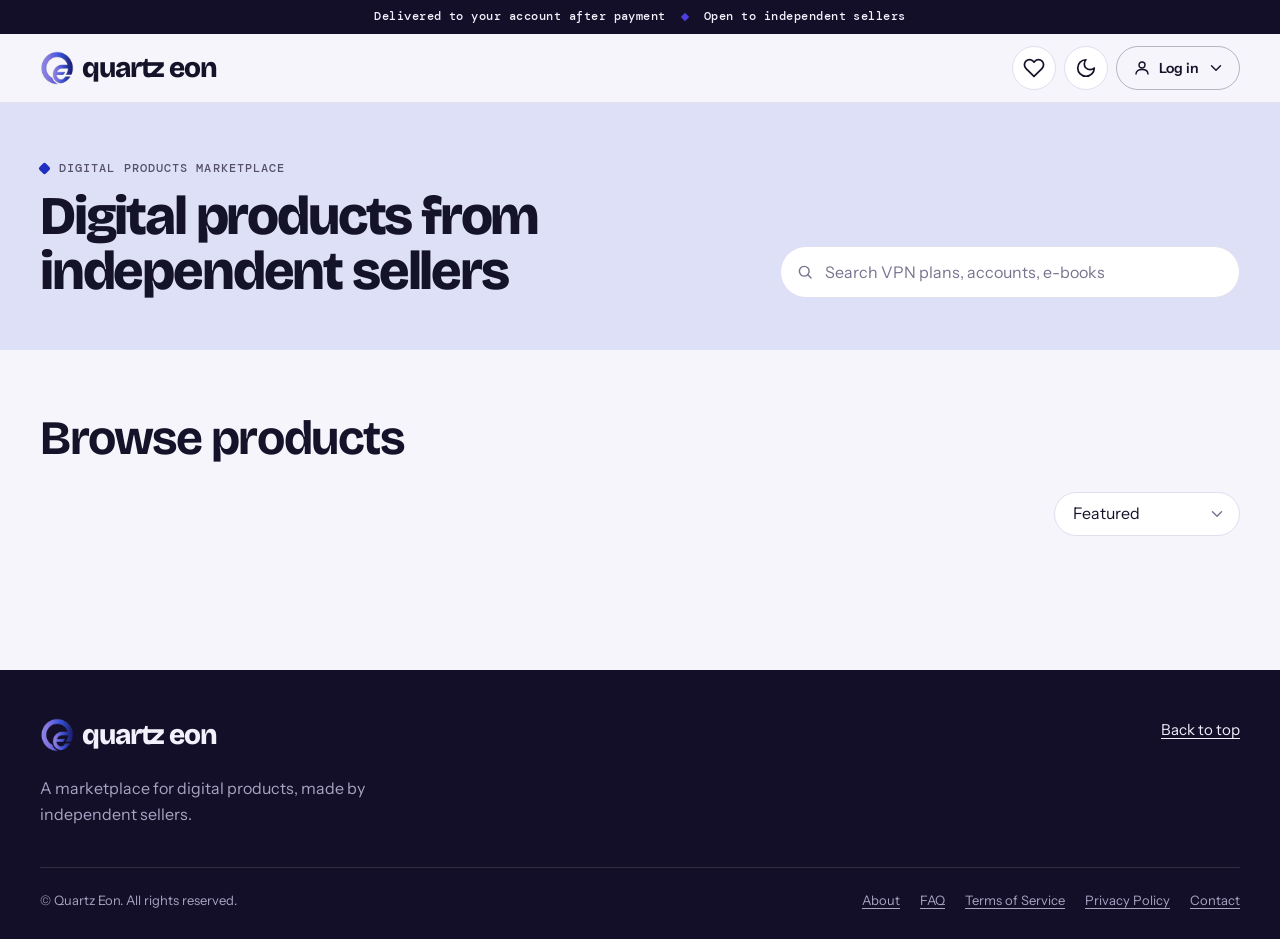
==== commit fc4c8d22: "Add files via upload" ====
--- a/index.html
+++ b/index.html
@@ -73,6 +73,7 @@
     <symbol id="i-globe" viewBox="0 0 24 24"><circle cx="12" cy="12" r="8.5"/><path d="M3.5 12h17M12 3.5c2.5 2.6 3.7 5.4 3.7 8.5s-1.2 5.9-3.7 8.5c-2.5-2.6-3.7-5.4-3.7-8.5s1.2-5.9 3.7-8.5z"/></symbol>
     <symbol id="i-gift" viewBox="0 0 24 24"><rect x="4" y="9" width="16" height="11" rx="2"/><path d="M4 12.5h16M12 9v11M12 9c-2.5 0-4-1-4-2.4S9.2 4.5 10.6 5C11.8 5.4 12 9 12 9zM12 9c2.5 0 4-1 4-2.4s-1.2-2.1-2.6-1.6C12.2 5.4 12 9 12 9z"/></symbol>
     <symbol id="i-star" viewBox="0 0 24 24"><path d="M12 3.5l2.6 5.4 5.9.8-4.3 4.1 1 5.9L12 16.9l-5.2 2.8 1-5.9L3.5 9.7l5.9-.8z"/></symbol>
+    <symbol id="i-heart" viewBox="0 0 24 24"><path d="M20.8 4.6a5.5 5.5 0 0 0-7.8 0L12 5.7l-1-1.1a5.5 5.5 0 0 0-7.8 7.8l1 1.1L12 21.2l7.8-7.7 1-1.1a5.5 5.5 0 0 0 0-7.8z"/></symbol>
     <symbol id="i-logout" viewBox="0 0 24 24"><path d="M15 4h-3a3 3 0 0 0-3 3v10a3 3 0 0 0 3 3h3M10 12h11M17 8l4 4-4 4"/></symbol>
 
     <symbol id="a-layout" viewBox="0 0 48 48"><rect x="6" y="8" width="36" height="32" rx="4"/><path d="M6 18h36M20 18v22"/></symbol>
@@ -99,30 +100,12 @@
       <span class="brand__word">Quartz Eon</span>
     </a>
     <div class="site-header__actions">
-      <div class="cur" id="cur-widget">
-        <button class="cur__btn" id="cur-toggle" type="button" aria-expanded="false" aria-controls="cur-menu" aria-label="Currency: LKR. Change your country">
-          <span id="currency-face">LKR</span>
-          <svg class="i cur__chev" aria-hidden="true" focusable="false"><use href="#i-chev"/></svg>
-        </button>
-        <div class="cur__menu" id="cur-menu" hidden>
-          <label class="cur__search">
-            <svg class="i" aria-hidden="true" focusable="false"><use href="#i-search"/></svg>
-            <input id="cur-search" type="search" placeholder="Search a country or currency" autocomplete="off" aria-label="Search a country or currency">
-          </label>
-          <div class="cur__scroll">
-            <div class="cur__group" id="cur-main">
-              <span class="cur__title">Main currencies</span>
-              <div class="cur__mains" id="cur-main-list"></div>
-            </div>
-            <div class="cur__group">
-              <span class="cur__title" id="cur-all-title">All countries</span>
-              <div id="cur-list"></div>
-              <p class="cur__empty" id="cur-empty" hidden>No country found.</p>
-            </div>
-          </div>
-          <p class="cur__note">Prices are shown in this currency. You pay in the store's own currency.</p>
-        </div>
-      </div>
+      <!-- Country and currency picker, built by js/money.js -->
+      <div class="cur" id="cur-widget"></div>
+      <a class="icon-btn saved-link" id="saved-link" href="#/saved" aria-label="Saved products" title="Saved products">
+        <svg class="i" aria-hidden="true" focusable="false"><use href="#i-heart"/></svg>
+        <span class="count-badge saved-link__count" id="saved-count" aria-hidden="true" hidden></span>
+      </a>
       <button class="icon-btn" id="theme-toggle" type="button" aria-label="Switch to dark mode">
         <svg class="i" aria-hidden="true" focusable="false"><use href="#i-moon"/></svg>
       </button>
@@ -213,6 +196,7 @@
           <label class="sr-only" for="sort">Sort products</label>
           <select id="sort">
             <option value="featured">Featured</option>
+            <option value="newest">Newest</option>
             <option value="low">Price: low to high</option>
             <option value="high">Price: high to low</option>
             <option value="name">Name: A to Z</option>
@@ -239,6 +223,9 @@
 
   <!-- One product with its photos, options and price, filled in by app.js when the address is #/product/<id> -->
   <div id="product-view" hidden></div>
+
+  <!-- Products the customer saved with the heart (kept in this browser), filled in by app.js when the address is #/saved -->
+  <div id="saved-view" hidden></div>
 
   <!-- The logged-in customer's orders, filled in by app.js when the address is #/orders -->
   <div id="orders-view" hidden></div>
@@ -293,6 +280,10 @@
   <p class="lightbox__bar"><span id="lb-count"></span><span id="lb-hint">Tap the photo to zoom</span></p>
 </dialog>
 
+<dialog id="spot" class="modal modal--spot" aria-label="Featured">
+  <div class="dlg" id="spot-body"></div>
+</dialog>
+
 <dialog id="auth" class="modal modal--auth" aria-labelledby="auth-title">
   <div class="dlg" id="auth-body"></div>
 </dialog>
@@ -300,6 +291,8 @@
 <script src="https://cdn.jsdelivr.net/npm/@supabase/supabase-js@2/dist/umd/supabase.js"></script>
 <script src="js/supabase-client.js"></script>
 <script src="js/config.js"></script>
+<script src="js/money.js"></script>
+<script src="js/captcha.js"></script>
 <script src="js/app.js"></script>
   <!-- Cloudflare Web Analytics --><script type='module' src='https://static.cloudflareinsights.com/beacon.min.js' data-cf-beacon='{"token": "404ff71ccce14b5d8955fb5785a01c32"}'></script><!-- End Cloudflare Web Analytics -->
 </body>
--- a/css/style.css
+++ b/css/style.css
@@ -367,30 +367,46 @@
   .cur__menu { position: fixed; top: var(--cur-top, 76px); left: var(--gutter); right: var(--gutter); width: auto; max-height: calc(100dvh - var(--cur-top, 76px) - 16px); }
 }
 
-.grid { display: grid; grid-template-columns: repeat(auto-fill, minmax(min(100%, 250px), 1fr)); gap: 36px 24px; }
-.product { display: flex; flex-direction: column; gap: 14px; min-width: 0; }
+/* Product lists: never fewer than three tiles a row (more on wide screens). Each column is at most a third of the
+   row minus the gaps (1px less so rounding never drops it to two). The list is a size container: the
+   "Small product tiles" rules further down shrink the tiles as it narrows. */
+.grid {
+  --gap-x: 16px;
+  display: grid; gap: 30px var(--gap-x); container: grid / inline-size;
+  grid-template-columns: repeat(auto-fill, minmax(min(190px, calc((100% - 2 * var(--gap-x)) / 3 - 1px)), 1fr));
+}
+.product { display: flex; flex-direction: column; gap: 12px; min-width: 0; }
 .product__art {
-  position: relative; display: grid; place-items: center; aspect-ratio: 4 / 3; border-radius: var(--radius-l);
+  position: relative; display: grid; place-items: center; aspect-ratio: 4 / 3; border-radius: 18px;
   background: hsl(var(--h) var(--art-s) var(--art-l));
   color: hsl(var(--h) var(--art-fg-s) var(--art-fg-l));
 }
 .product__art .art { width: 36%; height: 36%; }
+.product__art .badge { top: 10px; left: 10px; padding: 4px 8px; font-size: 10px; }
+.product__art .badge--soldout { top: auto; bottom: 10px; left: 10px; right: auto; } /* the top right corner has the heart */
 .badge {
   position: absolute; top: 12px; left: 12px; padding: 5px 9px; border-radius: 6px;
   background: var(--ink); color: var(--paper);
   font: 500 11px/1 var(--font-mono); letter-spacing: .08em; text-transform: uppercase;
 }
-.product__info { display: flex; flex-direction: column; gap: 4px; }
-.product__cat { font: 500 11px/1 var(--font-mono); letter-spacing: .09em; text-transform: uppercase; color: var(--ink-3); }
-.product__name { margin-top: 4px; font: 600 18px/1.25 var(--font-display); letter-spacing: -.015em; text-wrap: balance; }
-.product__seller { font-size: 14px; color: var(--ink-2); }
+.product__info { display: flex; flex: 1 1 auto; flex-direction: column; gap: 4px; }
+.product__cat { font: 500 10px/1 var(--font-mono); letter-spacing: .09em; text-transform: uppercase; color: var(--ink-3); }
+/* Long names stop after two lines so tiles in a row stay the same size */
+.product__name {
+  margin-top: 2px; font: 600 16px/1.25 var(--font-display); letter-spacing: -.015em; text-wrap: balance; overflow-wrap: anywhere;
+  display: -webkit-box; -webkit-box-orient: vertical; -webkit-line-clamp: 2; line-clamp: 2; overflow: hidden;
+}
+.product__seller { font-size: 13px; color: var(--ink-2); }
 .product__seller a { text-decoration: underline; text-underline-offset: 3px; }
 .product__seller a:hover { color: var(--ink); }
-/* Bottom of a card: a hairline, then the price (rupees big, approximate dollars small) and the Buy button */
+/* Bottom of a card: a hairline, the price (rupees big, approximate dollars small), then a full width Buy button.
+   It sits at the bottom of the tile, so the prices and buttons of one row line up. */
 .product__buy {
-  display: flex; flex-wrap: wrap; align-items: center; justify-content: space-between; gap: 10px 12px;
-  margin-top: 12px; padding-top: 12px; border-top: 1px solid var(--line);
-}
+  display: flex; flex-direction: column; align-items: stretch; gap: 10px;
+  margin-top: auto; padding-top: 10px; border-top: 1px solid var(--line);
+}
+.product__info > :nth-last-child(2) { margin-bottom: 8px; }
+.product__buy .price { font-size: 19px; }
 .product__price { display: flex; flex-direction: column; gap: 6px; }
 .price { font: 700 22px/1 var(--font-display); letter-spacing: -.02em; font-variant-numeric: tabular-nums; }
 .price__cur { margin-right: 5px; font: 500 13px/1 var(--font-mono); letter-spacing: 0; color: var(--ink-2); }
@@ -477,15 +493,155 @@
 .pc__info .i { flex: none; width: 18px; height: 18px; margin-top: 1px; }
 .pc__buy { min-height: 52px; border-radius: 14px; }
 .pc.is-soldout .pc__logo, .pc.is-soldout .pc__stats { opacity: .55; }
-/* The same card inside the shop's product list. Lists with plan cards use wider columns so the cards read well. */
-.grid:has(.pc--tile) { grid-template-columns: repeat(auto-fill, minmax(min(100%, 330px), 1fr)); }
-.pc--tile { width: 100%; height: 100%; margin: 0; padding: 18px; box-shadow: none; }
-.pc--tile .pc__title { font-size: 1.02rem; }
-.pc__foot { display: flex; align-items: center; justify-content: space-between; gap: 12px; margin-top: auto; padding-top: 4px; }
-.pc__foot .link { font-size: 14px; color: var(--ink-2); text-decoration: none; }
-.pc__foot .link:hover { color: var(--ink); text-decoration: underline; text-underline-offset: 3px; }
-.pc--tile .pc__buy { min-height: 44px; padding-inline: 20px; font-size: 15px; }
+/* The same card inside the shop's product list, sized like the other tiles: the price moves down next to Buy
+   and only the first two detail lines show (the product page has them all). */
+.pc--tile { width: 100%; height: 100%; margin: 0; gap: 12px; padding: 14px; border-radius: 18px; box-shadow: none; min-width: 0; }
+.pc--tile .pc__head { align-items: flex-start; gap: 12px; }
+.pc__logo-link { display: block; flex: none; }
+.pc--tile .pc__logo { width: 46px; height: 46px; padding: 5px; border-radius: 12px; }
+.pc--tile .pc__title {
+  font-size: 15px; display: -webkit-box; -webkit-box-orient: vertical; -webkit-line-clamp: 2; line-clamp: 2; overflow: hidden;
+}
+.pc--tile .pc__badge { margin-top: 5px; padding: 3px 9px; font-size: 11px; }
+.pc--tile .pc__stats { min-height: 0; padding: 8px 2px; border-radius: 12px; }
+.pc--tile .pc__stat { min-width: 0; gap: 4px; padding: 2px 6px; }
+.pc--tile .pc__stat strong { font-size: 1.1rem; }
+.pc--tile .pc__stat strong.is-long { font-size: .85rem; }
+.pc--tile .pc__stat span { font-size: 9.5px; letter-spacing: .06em; }
+.pc--tile .pc__info li { gap: 7px; padding: 7px 9px; border-radius: 10px; font-size: 12.5px; }
+.pc--tile .pc__info li:nth-child(n+3) { display: none; }
+.pc--tile .pc__info .i { width: 15px; height: 15px; }
 .pc--tile .product__seller { font-size: 13px; }
+.pc__foot {
+  display: flex; flex-direction: column; align-items: stretch; gap: 10px;
+  margin-top: auto; padding-top: 10px; border-top: 1px solid var(--line);
+}
+.pc__foot .price { font-size: 19px; }
+.pc--tile .pc__buy { min-height: 40px; border-radius: 12px; }
+/* "4.5 (12 reviews)" moves under the stars as a whole instead of breaking in the middle */
+.grid .rating { flex-wrap: wrap; row-gap: 2px; }
+.grid .rating > span:not(.stars) { white-space: nowrap; }
+
+/* ---------- Tile tilt ---------- */
+/* app.js sets --tilt-x/--tilt-y while a mouse is over a tile (mouse only, not with reduced motion). It eases back
+   slowly when the pointer leaves. */
+.grid > .product, .grid > .pc--tile, .seller-chip { transition: transform .5s cubic-bezier(.2, .7, .2, 1); }
+.is-tilting {
+  transform: perspective(700px) rotateX(var(--tilt-x, 0deg)) rotateY(var(--tilt-y, 0deg)) translateY(-3px);
+  transition-duration: .15s;
+}
+
+/* ---------- Loading skeleton ---------- */
+/* Grey shapes in place of tiles and chips while the catalogue loads. A soft light sweeps across them. */
+.sk {
+  display: block; position: relative; overflow: hidden;
+  border-radius: 8px; background: var(--line);
+}
+.sk::after {
+  content: ""; position: absolute; inset: 0;
+  background: linear-gradient(90deg, transparent, hsl(0 0% 100% / .45), transparent);
+  transform: translateX(-100%);
+}
+:root[data-theme="dark"] .sk::after { background: linear-gradient(90deg, transparent, hsl(0 0% 100% / .06), transparent); }
+@media (prefers-color-scheme: dark) {
+  :root:not([data-theme="light"]) .sk::after { background: linear-gradient(90deg, transparent, hsl(0 0% 100% / .06), transparent); }
+}
+@media (prefers-reduced-motion: no-preference) {
+  .sk::after { animation: sk-sweep 1.4s ease-in-out infinite; }
+}
+@keyframes sk-sweep { to { transform: translateX(100%); } }
+.sk--art { aspect-ratio: 4 / 3; border-radius: 18px; }
+.sk--line { height: 10px; border-radius: 999px; }
+.sk--title { height: 16px; width: 85%; margin-block: 4px 2px; border-radius: 999px; }
+.sk--price { height: 19px; width: 50%; border-radius: 999px; }
+.sk--btn { height: 40px; border-radius: 12px; }
+.sk--chip { display: inline-block; height: 40px; border-radius: 999px; }
+.sk--logo { flex: none; width: 72px; height: 72px; border-radius: 50%; }
+.sk-tile .product__info { gap: 8px; }
+.sk-store { display: flex; align-items: center; gap: 20px; margin-bottom: 36px; }
+.sk-store__text { display: grid; gap: 10px; }
+/* Product page while it loads */
+.sk--back { width: 110px; height: 14px; margin-bottom: 24px; }
+.sk--pd { border-radius: var(--radius-l); }
+.sk-pd { gap: 14px; }
+.sk--h1 { height: 30px; width: 80%; border-radius: 999px; }
+.sk--pd-price { height: 26px; width: 35%; }
+.sk--row { height: 52px; border-radius: 14px; }
+.sk--pd-btn { height: 52px; border-radius: 999px; }
+@container grid (max-width: 600px) {
+  .sk--art { border-radius: 14px; }
+  .sk--title { height: 14px; }
+  .sk--price { height: 16px; }
+  .sk--btn { height: 34px; border-radius: 10px; }
+}
+
+/* ---------- Small product tiles ---------- */
+/* Tiles of about 140 to 190px (a narrow window, a tablet): the extras go, the name, price and button stay. */
+@container grid (max-width: 600px) {
+  .product { gap: 9px; }
+  .product__art { border-radius: 14px; }
+  .product__art .art { width: 40%; height: 40%; }
+  .product__art .badge { top: 7px; left: 7px; padding: 3px 6px; font-size: 9px; }
+  .product__art .badge--soldout { top: auto; bottom: 7px; left: 7px; }
+  .product__cat { font-size: 9px; }
+  .product__name { font-size: 14px; }
+  .product__seller { overflow: hidden; font-size: 12px; white-space: nowrap; text-overflow: ellipsis; }
+  .grid .rating { gap: 4px; font-size: 11px; }
+  .grid .stars .i { width: 12px; height: 12px; }
+  .product__buy, .pc__foot { gap: 7px; padding-top: 8px; }
+  .product__buy .price, .pc__foot .price { font-size: 16px; line-height: 1.1; }
+  .product__buy .price__cur, .pc__foot .price__cur { margin-right: 3px; font-size: 11px; }
+  .product__buy .price__from, .pc__foot .price__from { font-size: 9.5px; }
+  .product__buy .usd, .pc__foot .usd { font-size: 10.5px; line-height: 1.2; }
+  .product__buy .product__price, .pc__foot .product__price { gap: 4px; }
+  .product__buy .btn, .pc--tile .pc__buy { min-height: 34px; padding: 0 8px; border-radius: 10px; font-size: 13px; }
+
+  .pc--tile { gap: 9px; padding: 11px; border-radius: 16px; }
+  .pc--tile .pc__head { gap: 9px; }
+  .pc--tile .pc__logo { width: 38px; height: 38px; padding: 4px; border-radius: 10px; }
+  .pc--tile .pc__title { font-size: 14px; }
+  .pc--tile .pc__badge { gap: 4px; margin-top: 4px; padding: 2px 7px; font-size: 10px; }
+  .pc--tile .pc__badge .i { width: 11px; height: 11px; }
+  .pc--tile .pc__stats { padding: 6px 0; border-radius: 10px; }
+  .pc--tile .pc__stat { padding: 0 4px; }
+  .pc--tile .pc__stat strong { font-size: .95rem; }
+  .pc--tile .pc__stat strong.is-long { font-size: .75rem; }
+  .pc--tile .pc__stat span { font-size: 8.5px; letter-spacing: .04em; }
+  .pc--tile .pc__info { display: none; }
+}
+/* Phones: tiles of about 100 to 140px, three a row */
+@container grid (max-width: 440px) {
+  .product { gap: 7px; }
+  .product__art { border-radius: 12px; }
+  .product__art .art { width: 44%; height: 44%; }
+  .product__art .badge { top: 5px; left: 5px; padding: 3px 4px; font-size: 8px; letter-spacing: .04em; }
+  .product__art .badge--soldout { top: auto; bottom: 5px; left: 5px; }
+  .product.is-soldout .product__art .badge:not(.badge--soldout) { display: none; }
+  .product__cat { display: none; }
+  .product__name, .pc--tile .pc__title { margin-top: 0; font-size: 12.5px; line-height: 1.2; }
+  .product__seller { font-size: 11px; }
+  .rating > span:not(.stars) { display: none; }
+  .grid .stars .i { width: 10px; height: 10px; }
+  .product__info > :nth-last-child(2) { margin-bottom: 6px; }
+  .product__buy, .pc__foot { gap: 6px; padding-top: 7px; }
+  .product__buy .price, .pc__foot .price { font-size: 14px; line-height: 1.15; }
+  .product__buy .price__cur, .pc__foot .price__cur { font-size: 10px; }
+  .product__buy .usd, .pc__foot .usd { font-size: 9.5px; }
+  .product__buy .btn, .pc--tile .pc__buy { min-height: 30px; padding: 0 6px; border-radius: 9px; font-size: 12px; }
+
+  .pc--tile { gap: 7px; padding: 8px; border-radius: 14px; }
+  .pc--tile .pc__head { flex-direction: column; gap: 6px; }
+  .pc--tile .pc__head > div { width: 100%; }
+  .pc--tile .pc__logo { width: 34px; height: 34px; border-radius: 9px; }
+  .pc--tile .pc__badge { max-width: 100%; font-size: 9px; }
+  /* Key figures turn into short lines ("30 DAYS") instead of side by side columns */
+  .pc--tile .pc__stats { flex-direction: column; padding: 2px 7px; }
+  /* A long value ("Unlimited") pushes its label under it instead of breaking in the middle of the word */
+  .pc--tile .pc__stat { flex: none; flex-flow: row wrap; align-items: baseline; justify-content: flex-start; gap: 1px 4px; padding: 4px 0; text-align: left; }
+  .pc--tile .pc__stat + .pc__stat { border-left: 0; border-top: 1px solid var(--line); }
+  .pc--tile .pc__stat strong, .pc--tile .pc__stat strong.is-long { font-size: .8rem; }
+  .pc--tile .pc__stat span { font-size: 8px; }
+}
 
 /* ---------- Social icons on a store page, contact buttons on a product page ---------- */
 .social { display: flex; flex-wrap: wrap; gap: 8px; margin-top: 14px; }
@@ -498,6 +654,57 @@
 .contact__buttons { display: flex; flex-wrap: wrap; gap: 8px; }
 .contact__buttons .btn { gap: 10px; }
 .contact__buttons .social__icon { width: 20px; height: 20px; padding: 0; background: transparent; }
+/* Dark mode (and the always dark "midnight" store header): see-through buttons instead of white circles */
+:root[data-theme="dark"] .social__btn, .store-head--midnight .social__btn { background: hsl(0 0% 100% / .07); color: var(--ink); }
+@media (prefers-color-scheme: dark) {
+  :root:not([data-theme="light"]) .social__btn { background: hsl(0 0% 100% / .07); color: var(--ink); }
+}
+
+/* ---------- Saved products: the heart on tiles, on the product page and in the header ---------- */
+.product, .pc--tile { position: relative; }
+.save-btn {
+  position: absolute; top: 8px; right: 8px; z-index: 1;
+  display: grid; place-items: center; width: 34px; height: 34px; padding: 0;
+  border: 1px solid hsl(0 0% 100% / .7); border-radius: 50%;
+  background: hsl(0 0% 100% / .8); color: #333;
+  -webkit-backdrop-filter: blur(8px); backdrop-filter: blur(8px);
+  box-shadow: 0 2px 8px hsl(0 0% 0% / .12);
+  cursor: pointer; transition: transform .15s ease, color .15s ease;
+}
+.save-btn .i { width: 18px; height: 18px; stroke-width: 2.1; }
+.save-btn:hover { transform: scale(1.08); }
+.save-btn[aria-pressed="true"], .save-pd[aria-pressed="true"] { color: hsl(350 78% 52%); }
+.save-btn[aria-pressed="true"] .i, .save-pd[aria-pressed="true"] .i { fill: currentColor; }
+.save-btn.is-pop .i { animation: save-pop .35s ease; }
+@keyframes save-pop { 45% { transform: scale(1.35); } }
+:root[data-theme="dark"] .save-btn { border-color: hsl(0 0% 100% / .14); background: hsl(225 14% 14% / .72); color: #eee; }
+@media (prefers-color-scheme: dark) {
+  :root:not([data-theme="light"]) .save-btn { border-color: hsl(0 0% 100% / .14); background: hsl(225 14% 14% / .72); color: #eee; }
+}
+:root[data-theme="dark"] .save-btn[aria-pressed="true"] { color: hsl(350 85% 64%); }
+@media (prefers-color-scheme: dark) {
+  :root:not([data-theme="light"]) .save-btn[aria-pressed="true"] { color: hsl(350 85% 64%); }
+}
+/* Plan tiles: the heart sits in the top right corner, so the name keeps clear of it */
+.pc--tile .pc__head { padding-right: 30px; }
+@container grid (max-width: 600px) {
+  .pc--tile .pc__head { padding-right: 0; }
+  .save-btn { top: 6px; right: 6px; width: 30px; height: 30px; }
+  .save-btn .i { width: 16px; height: 16px; }
+}
+@container grid (max-width: 440px) {
+  .save-btn { top: 4px; right: 4px; width: 26px; height: 26px; }
+  .save-btn .i { width: 14px; height: 14px; }
+}
+.save-pd { gap: 8px; }
+.save-pd .i { width: 18px; height: 18px; }
+.save-pd[aria-pressed="true"] { border-color: currentColor; }
+.saved-link__count {
+  position: absolute; top: -5px; right: -6px; min-width: 20px; padding: 0 5px;
+  font-size: 11px; line-height: 18px; text-align: center;
+}
+.saved-note { margin: -8px 0 20px; }
+.saved-gone { margin-top: 24px; }
 
 /* ---------- Verified badge ---------- */
 .vbadge { display: inline-grid; place-items: center; width: 1.05em; height: 1.05em; margin-left: .3em; vertical-align: -.14em; color: hsl(207 85% 55%); }
@@ -545,25 +752,65 @@
 .rate { max-width: 70ch; padding-bottom: 64px; font: 400 13px/1.6 var(--font-mono); color: var(--ink-3); }
 
 /* ---------- Seller store page ---------- */
-.store-head { padding-block: clamp(24px, 4vw, 44px); }
+/* The seller picks the style (sellers.theme) and colour (--h) in the dashboard, Your store, Store look */
+.store-head { position: relative; isolation: isolate; overflow: hidden; padding-block: clamp(16px, 2.5vw, 28px); background: hsl(var(--h) var(--tone-s) var(--tone-l)); }
+.store-head::before, .store-head::after { content: ""; position: absolute; z-index: -1; border-radius: 50%; filter: blur(60px); pointer-events: none; }
+.store-head::before { width: 46%; aspect-ratio: 1; left: -8%; top: -60%; background: hsl(var(--h) 85% 62% / var(--blob-a, .45)); }
+.store-head::after { width: 40%; aspect-ratio: 1; right: -6%; bottom: -70%; background: hsl(calc(var(--h) + 50) 85% 64% / var(--blob-a, .4)); }
+.store-head--glass { --blob-a: .5; }
+.store-head--aurora { background: linear-gradient(120deg, hsl(var(--h) 80% 86%), hsl(calc(var(--h) + 60) 80% 86%) 55%, hsl(calc(var(--h) + 120) 75% 88%)); --blob-a: .55; }
+.store-head--plain::before, .store-head--plain::after { display: none; }
+/* Midnight: always dark, whatever the site theme */
+.store-head--midnight {
+  color-scheme: dark;
+  --paper: #0A0912; --card: #14121F; --ink: #F1EEFC; --ink-2: #B6AFCB; --ink-3: #948DA8; --line: #29253C; --ink-line: rgb(241 238 252 / .3);
+  --art-s: 34%; --art-l: 21%; --art-fg-s: 78%; --art-fg-l: 78%; --blob-a: .55;
+  background: hsl(var(--h) 45% 8%); color: var(--ink);
+}
+.store-panel { padding: clamp(14px, 2vw, 20px); border-radius: calc(var(--radius) + 8px); }
+.store-head--glass .store-panel, .store-head--aurora .store-panel, .store-head--midnight .store-panel {
+  border: 1px solid hsl(0 0% 100% / .55);
+  background: linear-gradient(135deg, hsl(0 0% 100% / .62), hsl(0 0% 100% / .32));
+  -webkit-backdrop-filter: blur(18px) saturate(1.4); backdrop-filter: blur(18px) saturate(1.4);
+  box-shadow: 0 18px 40px -24px hsl(var(--h) 60% 30% / .45);
+}
+.store-head--midnight .store-panel { border-color: hsl(0 0% 100% / .12); background: linear-gradient(135deg, hsl(0 0% 100% / .1), hsl(0 0% 100% / .03)); box-shadow: 0 18px 40px -24px rgb(0 0 0 / .8); }
+.store-head--plain .store-panel { padding: 0; }
+:root[data-theme="dark"] .store-head--glass .store-panel, :root[data-theme="dark"] .store-head--aurora .store-panel { border-color: hsl(0 0% 100% / .12); background: linear-gradient(135deg, hsl(0 0% 100% / .1), hsl(0 0% 100% / .03)); }
+:root[data-theme="dark"] .store-head--glass, :root[data-theme="dark"] .store-head--aurora { --blob-a: .3; }
+:root[data-theme="dark"] .store-head--aurora { background: linear-gradient(120deg, hsl(var(--h) 45% 16%), hsl(calc(var(--h) + 60) 45% 15%) 55%, hsl(calc(var(--h) + 120) 40% 14%)); }
+@media (prefers-color-scheme: dark) {
+  :root:not([data-theme="light"]) .store-head--glass .store-panel, :root:not([data-theme="light"]) .store-head--aurora .store-panel { border-color: hsl(0 0% 100% / .12); background: linear-gradient(135deg, hsl(0 0% 100% / .1), hsl(0 0% 100% / .03)); }
+  :root:not([data-theme="light"]) .store-head--glass, :root:not([data-theme="light"]) .store-head--aurora { --blob-a: .3; }
+  :root:not([data-theme="light"]) .store-head--aurora { background: linear-gradient(120deg, hsl(var(--h) 45% 16%), hsl(calc(var(--h) + 60) 45% 15%) 55%, hsl(calc(var(--h) + 120) 40% 14%)); }
+}
+.store-head .back { margin-bottom: 12px; }
+.store-head__text { flex: 1 1 260px; min-width: 0; }
+.store-head__line { display: flex; flex-wrap: wrap; align-items: center; gap: 8px 12px; margin-top: 10px; }
+.store-head__line:empty { display: none; }
+.store-head__line .presence-wrap, .store-head__line .social { margin-top: 0; }
+.store-head__line .social__btn { width: 34px; height: 34px; }
+.store-head__line .social__btn .i, .store-head__line .social__icon { width: 18px; height: 18px; }
+.store-head .own-store { margin-top: 16px; padding: 12px 0 0; border: 0; border-top: 1px solid var(--line); border-radius: 0; background: none; }
+.store-head--glass .own-store, .store-head--aurora .own-store { border-top-color: hsl(var(--h) 30% 50% / .2); }
 .back {
   display: inline-flex; align-items: center; gap: 8px; margin-bottom: 24px;
   font-size: 14px; font-weight: 600; color: var(--ink-2); text-decoration: none;
 }
 .back:hover { color: var(--ink); }
 .back .i { width: 18px; height: 18px; }
-.store-head__row { display: flex; flex-wrap: wrap; align-items: center; gap: 24px 28px; }
+.store-head__row { display: flex; flex-wrap: wrap; align-items: center; gap: 16px 20px; }
 .store-avatar {
-  display: grid; place-items: center; flex: none; width: 88px; height: 88px; border-radius: 26px;
+  display: grid; place-items: center; flex: none; width: 76px; height: 76px; border-radius: 22px;
   background: hsl(var(--h) var(--art-s) var(--art-l));
   color: hsl(var(--h) var(--art-fg-s) var(--art-fg-l));
   font: 800 32px/1 var(--font-display); letter-spacing: -.03em;
 }
 .store-avatar--img { overflow: hidden; background: #fff; }
 .store-avatar--img img { width: 100%; height: 100%; object-fit: cover; display: block; }
-.store-title { font: 800 clamp(2rem, 1.2rem + 3vw, 3.2rem)/1 var(--font-display); letter-spacing: -.04em; text-wrap: balance; }
-.store-about { max-width: 52ch; margin-top: 12px; color: var(--ink-2); }
-.store-meta { margin-top: 12px; font: 500 12px/1.4 var(--font-mono); letter-spacing: .06em; text-transform: uppercase; color: var(--ink-2); }
+.store-title { font: 800 clamp(1.6rem, 1.1rem + 2vw, 2.4rem)/1.05 var(--font-display); letter-spacing: -.035em; text-wrap: balance; }
+.store-about { max-width: 60ch; margin-top: 6px; color: var(--ink-2); }
+.store-meta { margin-top: 10px; font: 500 12px/1.4 var(--font-mono); letter-spacing: .06em; text-transform: uppercase; color: var(--ink-2); }
 /* Only the store's own seller sees this bar */
 .own-store { display: flex; flex-wrap: wrap; align-items: center; justify-content: space-between; gap: 12px 20px; margin-top: 24px; padding: 14px 16px; border: 1px solid var(--line); border-radius: var(--radius); background: var(--card); }
 .own-store__fee { font-size: 14px; font-weight: 600; color: var(--ink-2); }
@@ -588,6 +835,27 @@
   background: rgb(8 7 16 / .94); color: #fff; overflow: hidden;
 }
 .lightbox::backdrop { background: rgb(8 7 16 / .6); }
+/* Glass: the shop shows through, blurred, behind the photo; buttons and the counter are frosted pills.
+   Browsers without backdrop-filter keep the solid colours above. */
+@supports ((backdrop-filter: blur(1px)) or (-webkit-backdrop-filter: blur(1px))) {
+  .lightbox {
+    background: rgb(8 7 16 / .62);
+    -webkit-backdrop-filter: blur(28px) saturate(150%); backdrop-filter: blur(28px) saturate(150%);
+  }
+  .lightbox::backdrop { background: transparent; }
+  .lightbox .lightbox__btn, .lightbox .lightbox__bar {
+    border: 1px solid rgb(255 255 255 / .22);
+    background: linear-gradient(160deg, rgb(255 255 255 / .2), rgb(255 255 255 / .06));
+    box-shadow: inset 0 1px 0 rgb(255 255 255 / .28), 0 8px 24px rgb(0 0 0 / .25);
+    -webkit-backdrop-filter: blur(16px) saturate(170%); backdrop-filter: blur(16px) saturate(170%);
+  }
+  .lightbox .lightbox__btn:hover { border-color: rgb(255 255 255 / .55); background: rgb(255 255 255 / .24); }
+  .lightbox .lightbox__bar {
+    left: 50%; right: auto; translate: -50% 0; width: max-content; max-width: calc(100% - 32px);
+    padding: 9px 16px; border-radius: 999px; color: rgb(255 255 255 / .85);
+  }
+}
+#lb-count:empty { display: none; }
 .lightbox__stage { position: absolute; inset: 0; display: grid; place-items: center; padding: 64px 16px 56px; overflow: hidden; }
 .lightbox__stage img {
   max-width: 100%; max-height: 100%; object-fit: contain; border-radius: 10px; cursor: zoom-in; user-select: none;
@@ -707,6 +975,9 @@
 }
 .pw__toggle:hover { color: var(--ink); }
 .auth__hint { font-size: 14px; color: var(--ink-2); }
+/* Cloudflare Turnstile "Verify you are human" box (js/captcha.js) */
+.captcha { min-height: 65px; }
+button.is-locked { opacity: .55; cursor: not-allowed; }
 .auth__or { display: flex; align-items: center; gap: 12px; margin: -4px 0; font-size: 13px; color: var(--ink-2); }
 .auth__or::before, .auth__or::after { content: ''; flex: 1; height: 1px; background: var(--line); }
 .auth__row { display: flex; justify-content: flex-end; margin-top: -6px; }
@@ -781,12 +1052,9 @@
 
 /* ---------- Responsive ---------- */
 @media (max-width: 600px) {
-  .grid { grid-template-columns: repeat(2, minmax(0, 1fr)); gap: 28px 14px; }
-  .product__name { font-size: 16px; }
-  .product__art .art { width: 42%; height: 42%; }
+  .grid { --gap-x: 10px; row-gap: 22px; }
   .price { font-size: 19px; }
-  .product__buy .btn { width: 100%; }
-  .store-avatar { width: 68px; height: 68px; border-radius: 20px; font-size: 26px; }
+  .store-avatar { width: 60px; height: 60px; border-radius: 18px; font-size: 22px; }
   .buy { grid-template-columns: minmax(0, 1fr); }
   .buy__art { min-height: 170px; }
   .buy__info { padding: 28px 20px 24px; }
@@ -807,6 +1075,29 @@
   .login__btn { min-height: 40px; padding: 0 10px; gap: 6px; }
   .login__btn > .i:first-child { display: none; }
   .cur__btn { height: 40px; padding: 0 8px 0 11px; gap: 4px; font-size: 13px; }
+}
+/* Dashboards on phones: a short "Shop" link and an icon-only Log out keep the header on one row */
+.narrow-only { display: none; }
+@media (max-width: 560px) {
+  .site-header .narrow-only { display: inline; }
+  .site-header .wide-only { display: none; }
+  .btn--logout { width: 40px; padding: 0; justify-content: center; }
+  .btn--logout span { display: none; }
+}
+
+/* Small phones: brand, currency, saved, theme and log in must fit one row */
+@media (max-width: 400px) {
+  .site-header__row { gap: 4px; }
+  .site-header__actions { gap: 3px; }
+  .brand { gap: 5px; }
+  .brand__mark { width: 26px; height: 26px; }
+  .brand__word { font-size: 17px; }
+  .icon-btn { width: 36px; height: 36px; }
+  .login__btn { min-height: 36px; padding: 0 9px; }
+  .cur__btn { height: 36px; padding: 0 6px 0 9px; font-size: 12.5px; }
+  /* Dashboards: the "Seller"/"Admin" tag next to the logo makes way for the buttons */
+  .brand .admin-tag { display: none; }
+  .btn--logout { width: 36px; min-height: 36px; }
 }
 
 @media (prefers-reduced-motion: reduce) {
@@ -863,3 +1154,146 @@
 @media (max-width: 339px) {
   .brand__word { display: none; }
 }
+
+/* ---------- Spotlight popup: a promoted product when the shop opens (js/app.js showSpotlight) ---------- */
+.modal.modal--spot { width: min(840px, calc(100% - 32px)); height: fit-content; max-height: calc(100% - 32px); border-radius: 22px; }
+.modal.modal--spot .dlg { height: auto; max-height: min(92vh, 860px); max-height: min(92dvh, 860px); }
+.spot { display: grid; grid-template-columns: 1fr 1fr; }
+.spot__media { position: relative; display: block; min-height: 440px; overflow: hidden; background: hsl(var(--h) var(--art-s) var(--art-l)); }
+.spot { cursor: pointer; }
+.spot__blur { position: absolute; inset: -24px; background: center / cover no-repeat; filter: blur(22px) brightness(.7); }
+.spot__poster { position: absolute; inset: 0; width: 100%; height: 100%; object-fit: contain; }
+.spot__art { position: absolute; inset: 0; display: grid; place-items: center; color: hsl(var(--h) var(--art-fg-s) var(--art-fg-l)); }
+.spot__art .art { width: 120px; height: 120px; }
+.spot__logo { width: 120px; height: 120px; object-fit: contain; border-radius: 24px; }
+.spot__initials { font: 800 clamp(3.4rem, 9vw, 5.5rem)/1 var(--font-display); letter-spacing: -.03em; }
+.spot__info { display: flex; flex-direction: column; align-items: center; justify-content: center; text-align: center; padding: 64px 40px 44px; min-width: 0; }
+.spot__label { font: 500 12px/1.4 var(--font-mono); letter-spacing: .08em; text-transform: uppercase; color: var(--ink-3); }
+.spot__name { margin: 12px 0 0; font: 800 clamp(1.7rem, 3.4vw, 2.3rem)/1.08 var(--font-display); letter-spacing: -.025em; text-transform: uppercase; overflow-wrap: anywhere; }
+.spot__rule { display: block; width: 120px; height: 2px; margin: 18px auto 20px; border-radius: 2px; background: var(--ink-line); }
+.spot__message { max-width: 30ch; font-size: 1.2rem; line-height: 1.4; color: var(--ink-2); }
+.spot__product { margin-top: 12px; font-weight: 600; }
+.spot__price { margin-top: 16px; font: 500 13px/1.4 var(--font-mono); letter-spacing: .06em; text-transform: uppercase; color: var(--ink-2); }
+.spot__cta { width: 100%; max-width: 300px; margin-top: 26px; padding-block: 14px; font-size: 1.02rem; }
+@media (max-width: 640px) {
+  .modal.modal--spot { width: min(440px, calc(100% - 24px)); }
+  .spot { grid-template-columns: 1fr; }
+  .spot__media { min-height: 0; }
+  .spot__media--art { aspect-ratio: 16 / 9; }
+  .spot__poster { position: relative; display: block; height: auto; max-height: 46vh; max-height: 46dvh; }
+  .spot__info { padding: 24px 22px 26px; }
+  .spot__name { font-size: 1.6rem; }
+  .spot__rule { margin: 14px auto 14px; }
+  .spot__message { font-size: 1.05rem; }
+  .spot__cta { max-width: none; margin-top: 20px; }
+}
+
+/* ---------- Ads panel in the seller and admin dashboards: glass package boxes over coloured blobs ---------- */
+.spot-glass {
+  --glass: rgb(255 255 255 / .38); --glass-hi: rgb(255 255 255 / .6); --glass-line: rgb(255 255 255 / .65);
+  --glass-shadow: 0 12px 32px -14px rgb(40 24 110 / .38);
+  position: relative; isolation: isolate; overflow: hidden;
+  padding: clamp(16px, 3vw, 24px); border-radius: var(--radius-l);
+  background:
+    radial-gradient(38% 50% at 52% 46%, hsl(320 90% 70% / .55), transparent 72%),
+    linear-gradient(135deg, hsl(252 85% 95%), hsl(198 85% 93%));
+}
+.spot-glass::before, .spot-glass::after { content: ""; position: absolute; z-index: -1; border-radius: 50%; pointer-events: none; }
+.spot-glass::before { width: 240px; height: 240px; left: -50px; top: -70px; background: linear-gradient(140deg, #7C5CFF, #C44BFF); }
+.spot-glass::after { width: 280px; height: 280px; right: -70px; bottom: -110px; background: linear-gradient(140deg, #1FC8E8, #4C3FE0); }
+:root[data-theme="dark"] .spot-glass {
+  --glass: rgb(22 18 42 / .42); --glass-hi: rgb(30 26 58 / .62); --glass-line: rgb(255 255 255 / .16);
+  --glass-shadow: 0 14px 34px -14px rgb(0 0 0 / .7);
+  background:
+    radial-gradient(38% 50% at 52% 46%, hsl(320 80% 50% / .45), transparent 72%),
+    linear-gradient(135deg, hsl(252 40% 14%), hsl(210 45% 12%));
+}
+@media (prefers-color-scheme: dark) {
+  :root:not([data-theme="light"]) .spot-glass {
+    --glass: rgb(22 18 42 / .42); --glass-hi: rgb(30 26 58 / .62); --glass-line: rgb(255 255 255 / .16);
+    --glass-shadow: 0 14px 34px -14px rgb(0 0 0 / .7);
+    background:
+      radial-gradient(38% 50% at 52% 46%, hsl(320 80% 50% / .45), transparent 72%),
+      linear-gradient(135deg, hsl(252 40% 14%), hsl(210 45% 12%));
+  }
+}
+.spot-glass .glass, .spot-pack, .spot-qty, .spot-total, .spot-packs__empty {
+  border: 1px solid var(--glass-line); background: var(--glass);
+  -webkit-backdrop-filter: blur(18px) saturate(170%); backdrop-filter: blur(18px) saturate(170%);
+  box-shadow: var(--glass-shadow), inset 0 1px 0 rgb(255 255 255 / .35);
+}
+.spot-packs { display: grid; grid-template-columns: repeat(auto-fill, minmax(150px, 1fr)); gap: 14px; }
+.spot-pack {
+  position: relative; display: flex; flex-direction: column; align-items: flex-start; gap: 4px; min-height: 124px;
+  padding: 18px 18px 14px; border-radius: 18px; color: var(--ink); font: inherit; text-align: left; cursor: pointer;
+  transition: transform .15s ease, background-color .15s ease, box-shadow .15s ease;
+}
+.spot-pack:hover { transform: translateY(-2px); background: var(--glass-hi); }
+.spot-pack[aria-checked="true"] { background: var(--glass-hi); box-shadow: 0 0 0 2px var(--brand), var(--glass-shadow); }
+.spot-pack__check {
+  position: absolute; top: 12px; right: 12px; display: grid; place-items: center; width: 24px; height: 24px; border-radius: 50%;
+  background: var(--brand); color: var(--brand-ink); opacity: 0; transform: scale(.6); transition: opacity .15s ease, transform .15s ease;
+}
+.spot-pack__check .i { width: 14px; height: 14px; stroke-width: 3; }
+.spot-pack[aria-checked="true"] .spot-pack__check { opacity: 1; transform: none; }
+.spot-pack__time { padding-right: 26px; font: 800 1.4rem/1.1 var(--font-display); letter-spacing: -.02em; }
+.spot-pack__price { font-size: 1.05rem; font-weight: 600; }
+.spot-pack__note { margin-top: auto; padding-top: 8px; font-size: 12px; color: var(--ink-2); }
+.spot-packs__empty { grid-column: 1 / -1; padding: 18px; border-radius: 16px; color: var(--ink-2); font-size: 14px; }
+.spot-qty { display: flex; flex-wrap: wrap; align-items: center; gap: 10px 14px; margin-top: 16px; padding: 10px 16px; border-radius: 18px; }
+.spot-qty__label { font-size: 14px; font-weight: 600; }
+.spot-qty__stepper { display: inline-flex; align-items: center; border: 1px solid var(--line); border-radius: 999px; background: var(--card); }
+.spot-qty__stepper button { display: grid; place-items: center; width: 40px; height: 40px; border: 0; border-radius: 50%; background: none; color: var(--ink); cursor: pointer; }
+.spot-qty__stepper button:hover:not(:disabled) { background: color-mix(in srgb, var(--ink) 7%, transparent); }
+.spot-qty__stepper button:disabled { opacity: .3; cursor: default; }
+.spot-qty__stepper .i { width: 18px; height: 18px; }
+.spot-qty__stepper output { min-width: 30px; text-align: center; font: 700 17px/1 var(--font-display); }
+.spot-qty__max { font-size: 13px; color: var(--ink-2); }
+.spot-total {
+  display: flex; flex-wrap: wrap; align-items: center; justify-content: space-between; gap: 6px 16px;
+  margin-top: 14px; padding: 14px 18px; border-radius: 18px; background: var(--glass-hi); font-size: 15px;
+}
+.spot-total:empty { display: none; }
+.spot-total__price { font: 800 1.6rem/1 var(--font-display); letter-spacing: -.02em; }
+.spot-total__sum { display: flex; flex-direction: column; align-items: flex-end; gap: 4px; }
+.spot-total__own { font-size: 12.5px; color: var(--ink-2); }
+
+/* The rest of the seller's Ads page */
+.spot-sub { margin: 28px 0 12px; font: 700 1.05rem/1.3 var(--font-display); letter-spacing: -.01em; }
+.spot-contact {
+  display: flex; flex-wrap: wrap; align-items: center; justify-content: space-between; gap: 10px 16px;
+  margin-top: 16px; padding: 12px 2px; border-top: 1px solid var(--line); border-bottom: 1px solid var(--line); font-size: 14px; color: var(--ink-2);
+}
+.spot-contact .btn { gap: 8px; }
+.spot-contact .i { width: 18px; height: 18px; }
+.spot-steps { display: flex; gap: 8px; margin: 0 0 4px; padding: 0; list-style: none; }
+.spot-steps li {
+  display: flex; flex: 1; align-items: center; gap: 8px; min-width: 0; padding-bottom: 10px;
+  border-bottom: 2px solid var(--line); font-size: 14px; color: var(--ink-3);
+}
+.spot-steps li span { display: grid; flex: none; place-items: center; width: 24px; height: 24px; border: 1.5px solid currentColor; border-radius: 50%; font: 600 12px/1 var(--font-mono); }
+.spot-steps li[aria-current="step"] { border-bottom-color: var(--ink); color: var(--ink); font-weight: 600; }
+.spot-steps li.is-done { border-bottom-color: var(--brand); color: var(--ink-2); }
+.spot-steps li.is-done span { border-color: var(--brand); background: var(--brand); color: var(--brand-ink); }
+.spot-buy { max-width: 640px; }
+.spot-step { display: grid; gap: 18px; }
+.spot-label { font-size: 13px; font-weight: 600; }
+.spot-poster { display: flex; align-items: center; gap: 16px; }
+.spot-poster__img {
+  display: grid; flex: none; place-items: center; width: 112px; height: 112px; overflow: hidden;
+  border: 1.5px dashed var(--ink-line); border-radius: 14px; background: var(--paper); color: var(--ink-3);
+}
+.spot-poster__img img { width: 100%; height: 100%; object-fit: contain; }
+.spot-poster__text { display: flex; flex-wrap: wrap; align-items: center; gap: 8px; min-width: 0; }
+.spot-poster__text .field__hint { flex-basis: 100%; }
+.spot-poster__text label.btn { cursor: pointer; }
+.spot-poster input:focus-visible + label { outline: 2px solid var(--focus); outline-offset: 2px; }
+.spot-actions { display: flex; flex-wrap: wrap; gap: 10px; }
+.spot-thumb { overflow: hidden; }
+.spot-thumb img { width: 100%; height: 100%; object-fit: cover; }
+.spot-thumb .i { width: 20px; height: 20px; }
+@media (max-width: 480px) {
+  .spot-steps li { flex-direction: column; align-items: flex-start; gap: 4px; font-size: 13px; }
+  .spot-poster { align-items: flex-start; }
+  .spot-poster__img { width: 88px; height: 88px; }
+}
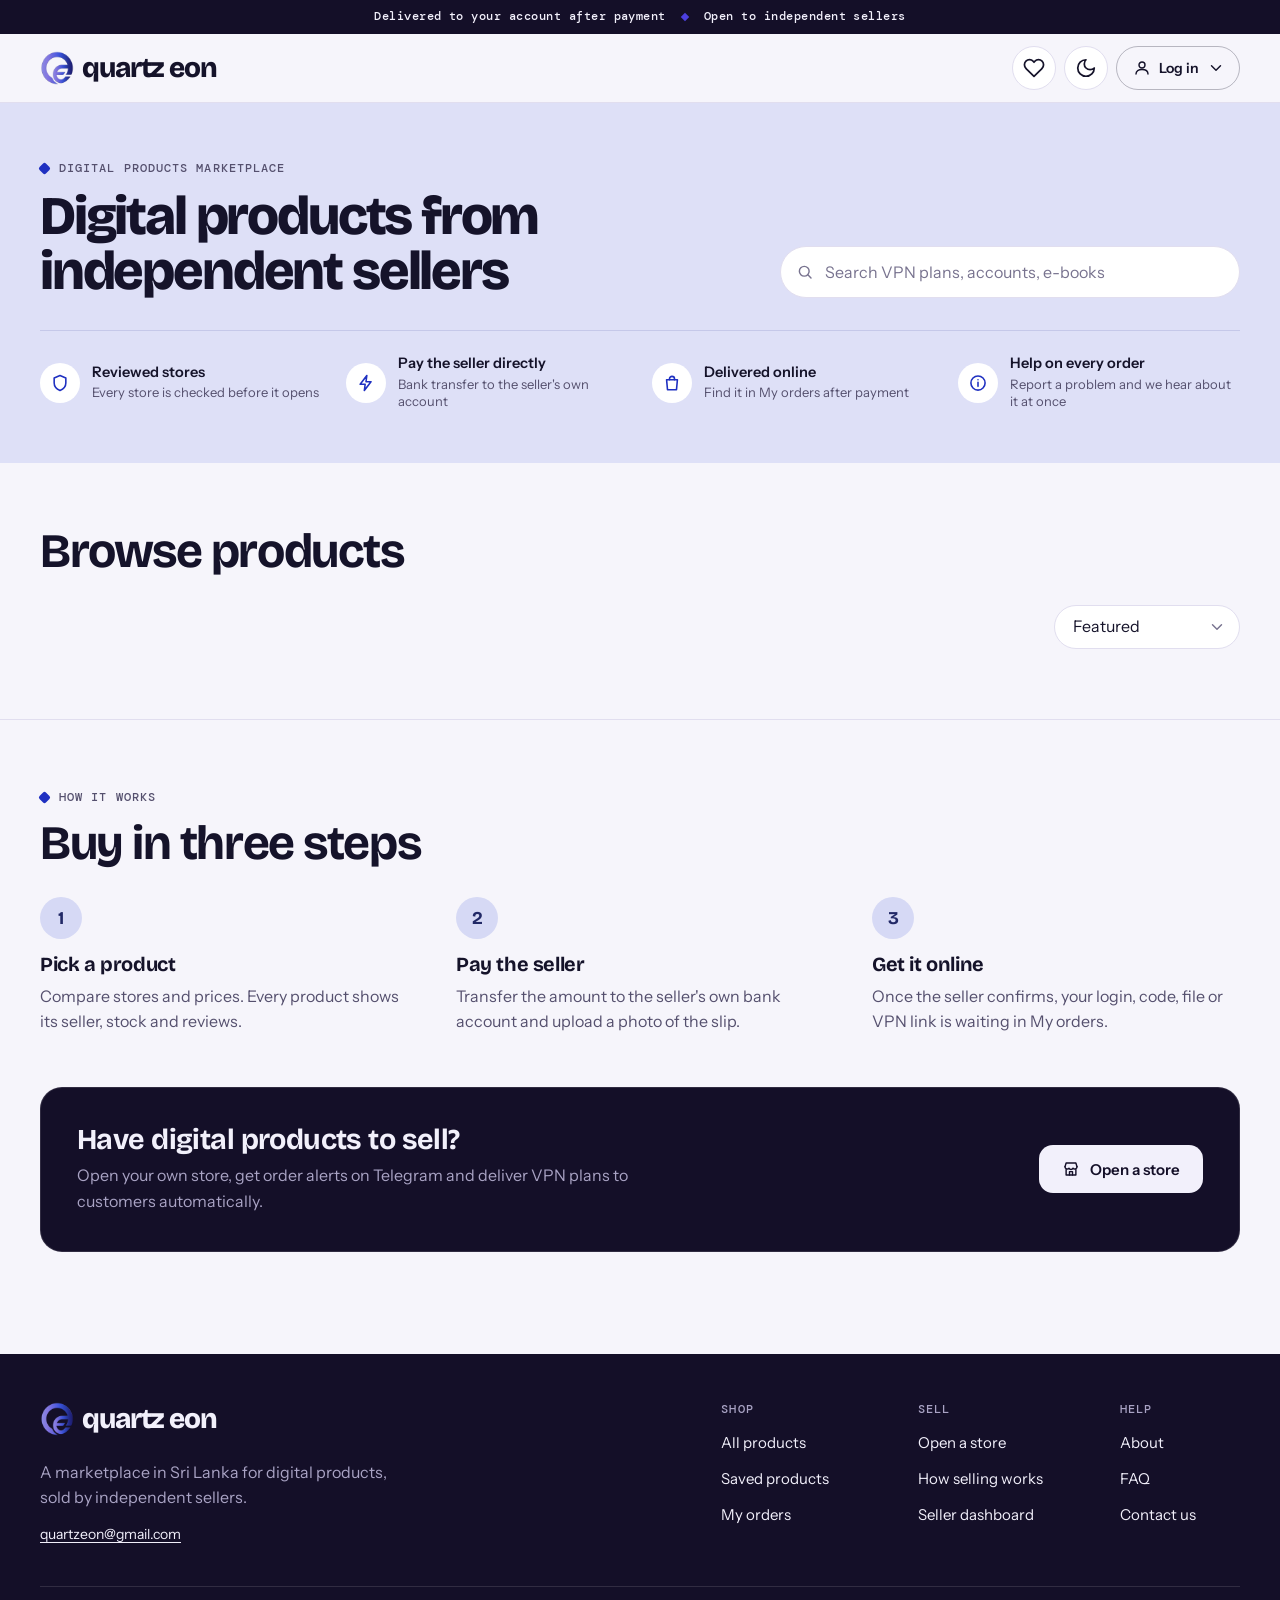
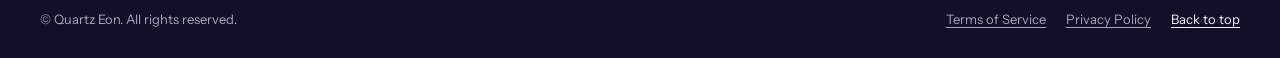
==== commit 64bfa14d: "Add files via upload" ====
--- a/index.html
+++ b/index.html
@@ -181,6 +181,14 @@
         <input id="q" type="search" placeholder="Search VPN plans, accounts, e-books" autocomplete="off">
       </div>
     </div>
+    <div class="wrap">
+      <ul class="trust" aria-label="Why buy here">
+        <li><span class="trust__icon"><svg class="i" aria-hidden="true" focusable="false"><use href="#i-shield"/></svg></span><span class="trust__text"><strong>Reviewed stores</strong><small>Every store is checked before it opens</small></span></li>
+        <li><span class="trust__icon"><svg class="i" aria-hidden="true" focusable="false"><use href="#i-bolt"/></svg></span><span class="trust__text"><strong>Pay the seller directly</strong><small>Bank transfer to the seller's own account</small></span></li>
+        <li><span class="trust__icon"><svg class="i" aria-hidden="true" focusable="false"><use href="#i-bag"/></svg></span><span class="trust__text"><strong>Delivered online</strong><small>Find it in My orders after payment</small></span></li>
+        <li><span class="trust__icon"><svg class="i" aria-hidden="true" focusable="false"><use href="#i-info"/></svg></span><span class="trust__text"><strong>Help on every order</strong><small>Report a problem and we hear about it at once</small></span></li>
+      </ul>
+    </div>
   </section>
 
   <section id="shop" class="sec tone tone--paper" aria-labelledby="shop-title">
@@ -208,6 +216,7 @@
       <div class="sellers-strip" id="sellers-strip" hidden></div>
       <div class="grid" id="grid"></div>
       <div class="empty" id="empty" hidden>
+        <span class="empty__icon" aria-hidden="true"><svg class="i" aria-hidden="true" focusable="false"><use href="#i-search"/></svg></span>
         <p class="empty__title" id="empty-title">Loading products</p>
         <p id="empty-text">One moment.</p>
         <button class="btn btn--ink" type="button" id="clear-filters" hidden>Clear filters</button>
@@ -216,6 +225,37 @@
       <noscript><p class="note">The shop needs JavaScript to show products. Please turn it on and reload the page.</p></noscript>
     </div>
   </section>
+
+  <section class="sec how" aria-labelledby="how-title">
+    <div class="wrap">
+      <p class="eyebrow">How it works</p>
+      <h2 class="h2" id="how-title">Buy in three steps</h2>
+      <ol class="how__steps">
+        <li class="how__step">
+          <span class="how__num" aria-hidden="true">1</span>
+          <h3 class="how__title">Pick a product</h3>
+          <p>Compare stores and prices. Every product shows its seller, stock and reviews.</p>
+        </li>
+        <li class="how__step">
+          <span class="how__num" aria-hidden="true">2</span>
+          <h3 class="how__title">Pay the seller</h3>
+          <p>Transfer the amount to the seller's own bank account and upload a photo of the slip.</p>
+        </li>
+        <li class="how__step">
+          <span class="how__num" aria-hidden="true">3</span>
+          <h3 class="how__title">Get it online</h3>
+          <p>Once the seller confirms, your login, code, file or VPN link is waiting in My orders.</p>
+        </li>
+      </ol>
+      <div class="sell-cta">
+        <div class="sell-cta__text">
+          <h3 class="sell-cta__title">Have digital products to sell?</h3>
+          <p>Open your own store, get order alerts on Telegram and deliver VPN plans to customers automatically.</p>
+        </div>
+        <a class="btn sell-cta__btn" href="#/sell" data-sell><svg class="i" aria-hidden="true" focusable="false"><use href="#i-store"/></svg><span>Open a store</span></a>
+      </div>
+    </div>
+  </section>
   </div>
 
   <!-- Seller store page, filled in by app.js when the address is #/store/<seller id> -->
@@ -234,27 +274,62 @@
     <p class="rate" id="rate-note"></p>
   </div>
 </main>
+
+<!-- Phones: the price and the Buy button stay at the bottom of a product page once the main button scrolls away (app.js) -->
+<div class="buybar" id="buybar" hidden>
+  <div class="wrap buybar__row">
+    <div class="buybar__text">
+      <span class="buybar__name" id="buybar-name"></span>
+      <span class="buybar__price" id="buybar-price"></span>
+    </div>
+    <button class="btn btn--ink buybar__btn" type="button" id="buybar-btn"></button>
+  </div>
+</div>
 
 <footer class="footer">
   <div class="wrap">
     <div class="footer__top">
-      <div>
+      <div class="footer__about">
         <a class="brand" href="#/" aria-label="Quartz Eon, home">
           <img class="brand__mark" src="assets/logo.png" alt="" width="34" height="34">
           <span class="brand__word">Quartz Eon</span>
         </a>
-        <p class="footer__blurb">A marketplace for digital products, made by independent sellers.</p>
-      </div>
-      <a class="footer__up" href="#top">Back to top</a>
+        <p class="footer__blurb">A marketplace in Sri Lanka for digital products, sold by independent sellers.</p>
+        <a class="footer__mail" href="mailto:quartzeon@gmail.com">quartzeon@gmail.com</a>
+      </div>
+      <nav class="footer__cols" aria-label="Site">
+        <div class="footer__col">
+          <p class="footer__head">Shop</p>
+          <ul>
+            <li><a href="#/">All products</a></li>
+            <li><a href="#/saved">Saved products</a></li>
+            <li><a href="#/orders">My orders</a></li>
+          </ul>
+        </div>
+        <div class="footer__col">
+          <p class="footer__head">Sell</p>
+          <ul>
+            <li><a href="#/sell" data-sell>Open a store</a></li>
+            <li><a href="about.html#sell">How selling works</a></li>
+            <li><a href="seller.html">Seller dashboard</a></li>
+          </ul>
+        </div>
+        <div class="footer__col">
+          <p class="footer__head">Help</p>
+          <ul>
+            <li><a href="about.html">About</a></li>
+            <li><a href="faq.html">FAQ</a></li>
+            <li><a href="mailto:quartzeon@gmail.com">Contact us</a></li>
+          </ul>
+        </div>
+      </nav>
     </div>
     <div class="footer__base">
       <p>&copy; <span id="year"></span> Quartz Eon. All rights reserved.</p>
       <nav class="footer__links" aria-label="Legal">
-        <a href="about.html">About</a>
-        <a href="faq.html">FAQ</a>
         <a href="terms.html">Terms of Service</a>
         <a href="privacy.html">Privacy Policy</a>
-        <a href="mailto:quartzeon@gmail.com">Contact</a>
+        <a class="footer__up" href="#top">Back to top</a>
       </nav>
     </div>
   </div>
--- a/css/style.css
+++ b/css/style.css
@@ -281,6 +281,30 @@
   letter-spacing: -.04em; text-wrap: balance;
 }
 .search { position: relative; display: flex; align-items: center; flex: 1 1 320px; max-width: 460px; }
+/* Four short reasons to trust the shop, under the title and search */
+.trust {
+  display: grid; grid-template-columns: repeat(4, minmax(0, 1fr)); gap: 14px 24px;
+  margin-top: clamp(22px, 3vw, 32px); padding-top: clamp(18px, 2.5vw, 24px);
+  border-top: 1px solid hsl(var(--h) 40% 45% / .16);
+}
+.trust li { display: flex; align-items: center; gap: 12px; min-width: 0; }
+.trust__icon {
+  display: grid; place-items: center; flex: none; width: 40px; height: 40px; border-radius: 50%;
+  background: var(--card); color: hsl(var(--h) var(--dot-s) var(--dot-l));
+}
+.trust__icon .i { width: 20px; height: 20px; }
+.trust__text { display: grid; gap: 3px; min-width: 0; }
+.trust__text strong { font-size: 14.5px; font-weight: 600; line-height: 1.2; color: var(--ink); }
+.trust__text small { font-size: 13px; line-height: 1.35; color: var(--ink-2); }
+@media (max-width: 960px) { .trust { grid-template-columns: repeat(2, minmax(0, 1fr)); } }
+@media (max-width: 560px) {
+  .trust { gap: 10px 12px; }
+  .trust li { gap: 8px; }
+  .trust__icon { width: 32px; height: 32px; }
+  .trust__icon .i { width: 16px; height: 16px; }
+  .trust__text strong { font-size: 13px; }
+  .trust__text small { display: none; }
+}
 .search .i {
   position: absolute; left: 16px; top: 50%; width: 18px; height: 18px; transform: translateY(-50%);
   color: var(--ink-3); pointer-events: none;
@@ -303,6 +327,20 @@
 .chip small { font: 500 11px/1 var(--font-mono); opacity: .75; }
 .chip:hover { border-color: var(--ink); color: var(--ink); }
 .chip[aria-pressed="true"] { background: var(--ink); border-color: var(--ink); color: var(--paper); }
+@media (max-width: 640px) {
+  .chips {
+    flex: 1 1 100%; flex-wrap: nowrap; min-width: 0; overflow-x: auto; scrollbar-width: none;
+    margin-inline: calc(-1 * var(--gutter)); padding-inline: var(--gutter); scroll-padding-inline: var(--gutter);
+  }
+  .chips::-webkit-scrollbar { display: none; }
+  .chips > * { flex: none; }
+  .chips.fade-r { -webkit-mask-image: linear-gradient(to right, #000 calc(100% - 44px), transparent); mask-image: linear-gradient(to right, #000 calc(100% - 44px), transparent); }
+  .chips.fade-l { -webkit-mask-image: linear-gradient(to left, #000 calc(100% - 44px), transparent); mask-image: linear-gradient(to left, #000 calc(100% - 44px), transparent); }
+  .chips.fade-l.fade-r {
+    -webkit-mask-image: linear-gradient(to right, transparent, #000 44px, #000 calc(100% - 44px), transparent);
+    mask-image: linear-gradient(to right, transparent, #000 44px, #000 calc(100% - 44px), transparent);
+  }
+}
 
 .select { position: relative; display: flex; align-items: center; }
 .select select {
@@ -458,6 +496,29 @@
 .pd-option__stock { grid-column: 2 / -1; font: 500 12px/1.2 var(--font-mono); color: var(--ink-3); }
 .pd-option__stock:empty { display: none; }
 @media (max-width: 760px) { .pd { grid-template-columns: minmax(0, 1fr); } }
+@media (min-width: 761px) {
+  .pd__gallery, .pd__info { position: sticky; top: 88px; }
+}
+
+/* 3. Phones: price and Buy button at the bottom of a product page once the main button scrolls away (app.js) */
+.buybar {
+  position: fixed; left: 0; right: 0; bottom: 0; z-index: 25;
+  padding: 10px 0 calc(10px + env(safe-area-inset-bottom, 0px));
+  border-top: 1px solid var(--line); background: var(--card);
+  box-shadow: 0 -14px 34px -20px rgb(15 12 30 / .4);
+}
+.buybar__row { display: flex; align-items: center; gap: 12px; }
+.buybar__text { display: grid; gap: 4px; flex: 1 1 auto; min-width: 0; }
+.buybar__name { overflow: hidden; font-size: 13px; color: var(--ink-2); white-space: nowrap; text-overflow: ellipsis; }
+.buybar__price { display: flex; align-items: baseline; gap: 8px; min-width: 0; overflow: hidden; white-space: nowrap; }
+.buybar__price .price { font-size: 20px; }
+.buybar__price .usd { overflow: hidden; text-overflow: ellipsis; font-size: 12px; }
+.buybar__btn { flex: none; min-height: 46px; padding: 0 22px; border-radius: 999px; }
+body.has-buybar { padding-bottom: calc(68px + env(safe-area-inset-bottom, 0px)); }
+@keyframes buybar-in { from { transform: translateY(100%); } }
+@media (prefers-reduced-motion: no-preference) {
+  .buybar:not([hidden]) { animation: buybar-in .22s ease-out; }
+}
 
 /* ---------- Plan card (logo, badge, key figures, detail lines) ---------- */
 .product__logo { position: absolute; inset: 0; width: 100%; height: 100%; object-fit: contain; padding: 18%; background: #fff; }
@@ -749,6 +810,13 @@
 .seller-chip__count { font-size: 12px; color: var(--ink-2); }
 .empty { display: grid; justify-items: start; gap: 12px; padding: 48px 0; color: var(--ink-2); }
 .empty__title { font: 700 24px/1.1 var(--font-display); letter-spacing: -.02em; color: var(--ink); }
+.empty:has(> .empty__icon) { justify-items: center; padding: 56px 16px; text-align: center; }
+.empty:has(> .empty__icon) > p:not(.empty__title) { max-width: 46ch; }
+.empty__icon {
+  display: grid; place-items: center; width: 72px; height: 72px; margin-bottom: 4px; border-radius: 50%;
+  background: hsl(var(--h) var(--art-s) var(--art-l)); color: hsl(var(--h) var(--art-fg-s) var(--art-fg-l));
+}
+.empty__icon .i { width: 32px; height: 32px; }
 .rate { max-width: 70ch; padding-bottom: 64px; font: 400 13px/1.6 var(--font-mono); color: var(--ink-3); }
 
 /* ---------- Seller store page ---------- */
@@ -1006,6 +1074,47 @@
 .footer__links { display: flex; flex-wrap: wrap; gap: 6px 20px; }
 .footer__links a { color: var(--footer-ink-2); text-underline-offset: 3px; }
 .footer__links a:hover { color: var(--footer-ink); }
+.footer__about { max-width: 36ch; }
+.footer__mail { display: inline-block; margin-top: 12px; color: var(--footer-ink); font-size: 14px; text-underline-offset: 3px; }
+.footer__cols { display: grid; grid-template-columns: repeat(3, minmax(120px, auto)); gap: 24px clamp(32px, 6vw, 80px); }
+.footer__head { margin-bottom: 14px; font: 500 12px/1.2 var(--font-mono); letter-spacing: .09em; text-transform: uppercase; color: var(--footer-ink-2); }
+.footer__col ul { display: grid; gap: 10px; }
+.footer__col a { color: var(--footer-ink); font-size: 15px; text-decoration: none; }
+.footer__col a:hover, .footer a[aria-current="page"] { text-decoration: underline; text-underline-offset: 3px; }
+.footer__links a[aria-current="page"] { color: var(--footer-ink); }
+.footer__links .footer__up { font-size: inherit; color: var(--footer-ink); }
+@media (max-width: 640px) {
+  .footer__cols { grid-template-columns: repeat(2, minmax(0, 1fr)); width: 100%; }
+}
+
+/* 6. Shop home: how buying works in three steps, then a banner for sellers */
+.how { --h: 234; border-top: 1px solid var(--line); }
+.how__steps { display: grid; grid-template-columns: repeat(3, minmax(0, 1fr)); gap: 28px clamp(24px, 4vw, 48px); margin: 28px 0 0; padding: 0; list-style: none; }
+.how__step { display: grid; align-content: start; gap: 8px; min-width: 0; }
+.how__num {
+  display: grid; place-items: center; width: 42px; height: 42px; margin-bottom: 6px; border-radius: 50%;
+  background: hsl(var(--h) var(--art-s) var(--art-l)); color: hsl(var(--h) var(--art-fg-s) var(--art-fg-l));
+  font: 700 18px/1 var(--font-display);
+}
+.how__title { font: 700 20px/1.15 var(--font-display); letter-spacing: -.02em; }
+.how__step p { max-width: 38ch; color: var(--ink-2); }
+@media (max-width: 760px) {
+  .how__steps { grid-template-columns: minmax(0, 1fr); gap: 22px; }
+  .how__step { grid-template-columns: 42px minmax(0, 1fr); column-gap: 14px; row-gap: 4px; }
+  .how__num { grid-row: span 2; margin: 0; }
+}
+.sell-cta {
+  display: flex; flex-wrap: wrap; align-items: center; justify-content: space-between; gap: 18px 32px;
+  margin-top: clamp(32px, 5vw, 52px); padding: clamp(22px, 3.5vw, 36px);
+  border: 1px solid var(--footer-line); border-radius: var(--radius-l); background: var(--footer-bg); color: var(--footer-ink);
+}
+.sell-cta__text { flex: 1 1 320px; min-width: 0; }
+.sell-cta__title { font: 700 clamp(1.35rem, 1.1rem + 1vw, 1.8rem)/1.1 var(--font-display); letter-spacing: -.02em; }
+.sell-cta__text p { max-width: 54ch; margin-top: 8px; color: var(--footer-ink-2); }
+.sell-cta__btn { background: var(--footer-ink); color: var(--footer-bg); }
+.sell-cta__btn:hover { background: #fff; color: var(--footer-bg); }
+.sell-cta__btn .i { width: 18px; height: 18px; }
+
 /* The slim footer on the dashboards and legal pages has no top part */
 .footer--slim { padding-block: 0 24px; }
 .footer--slim .footer__base { margin-top: 0; border-top: 0; }
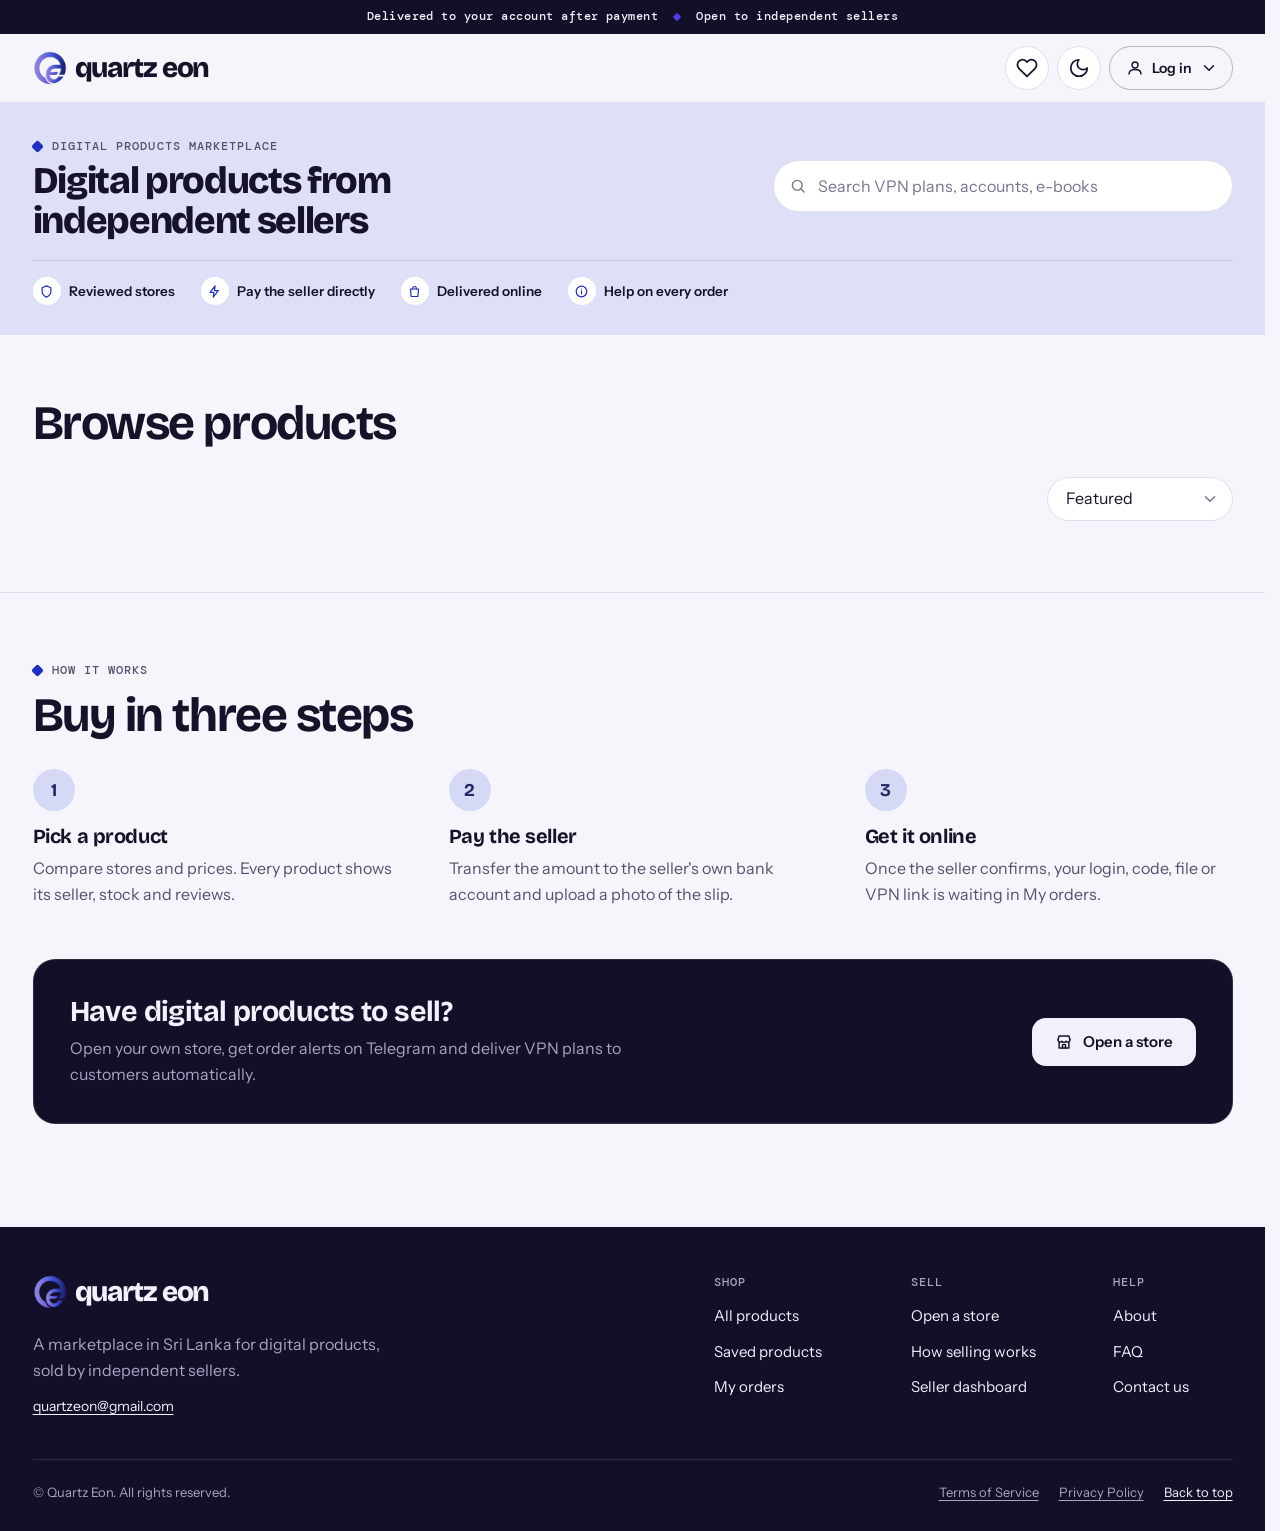
==== commit dac3e76f: "Add files via upload" ====
--- a/index.html
+++ b/index.html
@@ -183,10 +183,10 @@
     </div>
     <div class="wrap">
       <ul class="trust" aria-label="Why buy here">
-        <li><span class="trust__icon"><svg class="i" aria-hidden="true" focusable="false"><use href="#i-shield"/></svg></span><span class="trust__text"><strong>Reviewed stores</strong><small>Every store is checked before it opens</small></span></li>
-        <li><span class="trust__icon"><svg class="i" aria-hidden="true" focusable="false"><use href="#i-bolt"/></svg></span><span class="trust__text"><strong>Pay the seller directly</strong><small>Bank transfer to the seller's own account</small></span></li>
-        <li><span class="trust__icon"><svg class="i" aria-hidden="true" focusable="false"><use href="#i-bag"/></svg></span><span class="trust__text"><strong>Delivered online</strong><small>Find it in My orders after payment</small></span></li>
-        <li><span class="trust__icon"><svg class="i" aria-hidden="true" focusable="false"><use href="#i-info"/></svg></span><span class="trust__text"><strong>Help on every order</strong><small>Report a problem and we hear about it at once</small></span></li>
+        <li title="Every store is checked before it opens"><span class="trust__icon"><svg class="i" aria-hidden="true" focusable="false"><use href="#i-shield"/></svg></span><strong class="trust__text">Reviewed stores</strong></li>
+        <li title="Bank transfer to the seller's own account"><span class="trust__icon"><svg class="i" aria-hidden="true" focusable="false"><use href="#i-bolt"/></svg></span><strong class="trust__text">Pay the seller directly</strong></li>
+        <li title="Find it in My orders after payment"><span class="trust__icon"><svg class="i" aria-hidden="true" focusable="false"><use href="#i-bag"/></svg></span><strong class="trust__text">Delivered online</strong></li>
+        <li title="Report a problem and we hear about it at once"><span class="trust__icon"><svg class="i" aria-hidden="true" focusable="false"><use href="#i-info"/></svg></span><strong class="trust__text">Help on every order</strong></li>
       </ul>
     </div>
   </section>
--- a/css/style.css
+++ b/css/style.css
@@ -115,7 +115,8 @@
 
 /* ---------- Base ---------- */
 *, *::before, *::after { box-sizing: border-box; }
-html { -webkit-text-size-adjust: 100%; text-size-adjust: 100%; }
+/* stable gutter: hiding the scrollbar while a dialog is open must not shift the page */
+html { -webkit-text-size-adjust: 100%; text-size-adjust: 100%; scrollbar-gutter: stable; }
 /* A column that is at least as tall as the screen, so the footer sits at the bottom on short pages */
 body {
   display: flex; flex-direction: column; min-height: 100vh; min-height: 100dvh;
@@ -273,37 +274,32 @@
 .login__panel .note { margin: 4px 0; }
 
 /* ---------- Intro strip: one line of context and the search box ---------- */
-.intro { padding-block: clamp(28px, 4.5vw, 52px); }
-.intro__row { display: flex; flex-wrap: wrap; align-items: flex-end; justify-content: space-between; gap: 22px 40px; }
+/* Kept short on purpose (owner): the products must start near the top of the screen */
+.intro { padding-block: clamp(18px, 2.6vw, 30px); }
+.intro__row { display: flex; flex-wrap: wrap; align-items: center; justify-content: space-between; gap: 14px 40px; }
+.intro .eyebrow { margin-bottom: 8px; }
 .intro__title {
-  max-width: 16ch;
-  font: 800 clamp(2rem, 1.2rem + 3.2vw, 3.4rem)/1 var(--font-display);
-  letter-spacing: -.04em; text-wrap: balance;
+  max-width: 20ch;
+  font: 800 clamp(1.55rem, 1.1rem + 1.6vw, 2.35rem)/1.05 var(--font-display);
+  letter-spacing: -.035em; text-wrap: balance;
 }
 .search { position: relative; display: flex; align-items: center; flex: 1 1 320px; max-width: 460px; }
-/* Four short reasons to trust the shop, under the title and search */
+/* Four short reasons to trust the shop: one thin line under the title and search (the long text is a hover title) */
 .trust {
-  display: grid; grid-template-columns: repeat(4, minmax(0, 1fr)); gap: 14px 24px;
-  margin-top: clamp(22px, 3vw, 32px); padding-top: clamp(18px, 2.5vw, 24px);
+  display: flex; flex-wrap: wrap; gap: 8px 26px;
+  margin-top: clamp(14px, 2vw, 20px); padding-top: clamp(12px, 1.6vw, 16px);
   border-top: 1px solid hsl(var(--h) 40% 45% / .16);
 }
-.trust li { display: flex; align-items: center; gap: 12px; min-width: 0; }
+.trust li { display: flex; align-items: center; gap: 8px; min-width: 0; }
 .trust__icon {
-  display: grid; place-items: center; flex: none; width: 40px; height: 40px; border-radius: 50%;
+  display: grid; place-items: center; flex: none; width: 28px; height: 28px; border-radius: 50%;
   background: var(--card); color: hsl(var(--h) var(--dot-s) var(--dot-l));
 }
-.trust__icon .i { width: 20px; height: 20px; }
-.trust__text { display: grid; gap: 3px; min-width: 0; }
-.trust__text strong { font-size: 14.5px; font-weight: 600; line-height: 1.2; color: var(--ink); }
-.trust__text small { font-size: 13px; line-height: 1.35; color: var(--ink-2); }
-@media (max-width: 960px) { .trust { grid-template-columns: repeat(2, minmax(0, 1fr)); } }
+.trust__icon .i { width: 15px; height: 15px; }
+.trust__text { font-size: 13.5px; font-weight: 600; line-height: 1.2; color: var(--ink); }
+/* Phones: no trust line and no eyebrow ("How it works" under the products says the same) */
 @media (max-width: 560px) {
-  .trust { gap: 10px 12px; }
-  .trust li { gap: 8px; }
-  .trust__icon { width: 32px; height: 32px; }
-  .trust__icon .i { width: 16px; height: 16px; }
-  .trust__text strong { font-size: 13px; }
-  .trust__text small { display: none; }
+  .trust, .intro .eyebrow { display: none; }
 }
 .search .i {
   position: absolute; left: 16px; top: 50%; width: 18px; height: 18px; transform: translateY(-50%);
@@ -1054,9 +1050,20 @@
 .auth__done h3 { font: 800 1.4rem/1.1 var(--font-display); letter-spacing: -.02em; }
 .auth__badge { display: grid; place-items: center; width: 52px; height: 52px; border-radius: 50%; background: var(--brand); color: var(--brand-ink); }
 
+/* Dialog motion: open = fade + small rise (keyframes, works everywhere); close = fade out.
+   The close fade needs `overlay` to keep the closing dialog in the top layer, so it only
+   runs where that is supported (Chromium); other browsers close at once as before. */
+dialog:not([open]), dialog:not([open])::backdrop { pointer-events: none; }
 @media (prefers-reduced-motion: no-preference) {
-  .modal[open] { animation: modal-in .25s cubic-bezier(.2, .8, .2, 1); }
-  dialog[open]::backdrop { animation: fade-in .25s ease; }
+  .modal[open] { animation: modal-in .2s cubic-bezier(.2, .8, .2, 1); }
+  .lightbox[open], dialog[open]::backdrop { animation: fade-in .2s ease; }
+  @supports (overlay: auto) {
+    dialog, dialog::backdrop {
+      transition: opacity .18s ease, transform .18s ease, overlay .18s allow-discrete, display .18s allow-discrete;
+    }
+    dialog:not([open]), dialog:not([open])::backdrop { opacity: 0; }
+    .modal:not([open]) { transform: translateY(8px) scale(.98); }
+  }
 }
 @keyframes modal-in { from { transform: translateY(14px) scale(.98); opacity: 0; } to { transform: none; opacity: 1; } }
 @keyframes fade-in { from { opacity: 0; } to { opacity: 1; } }
